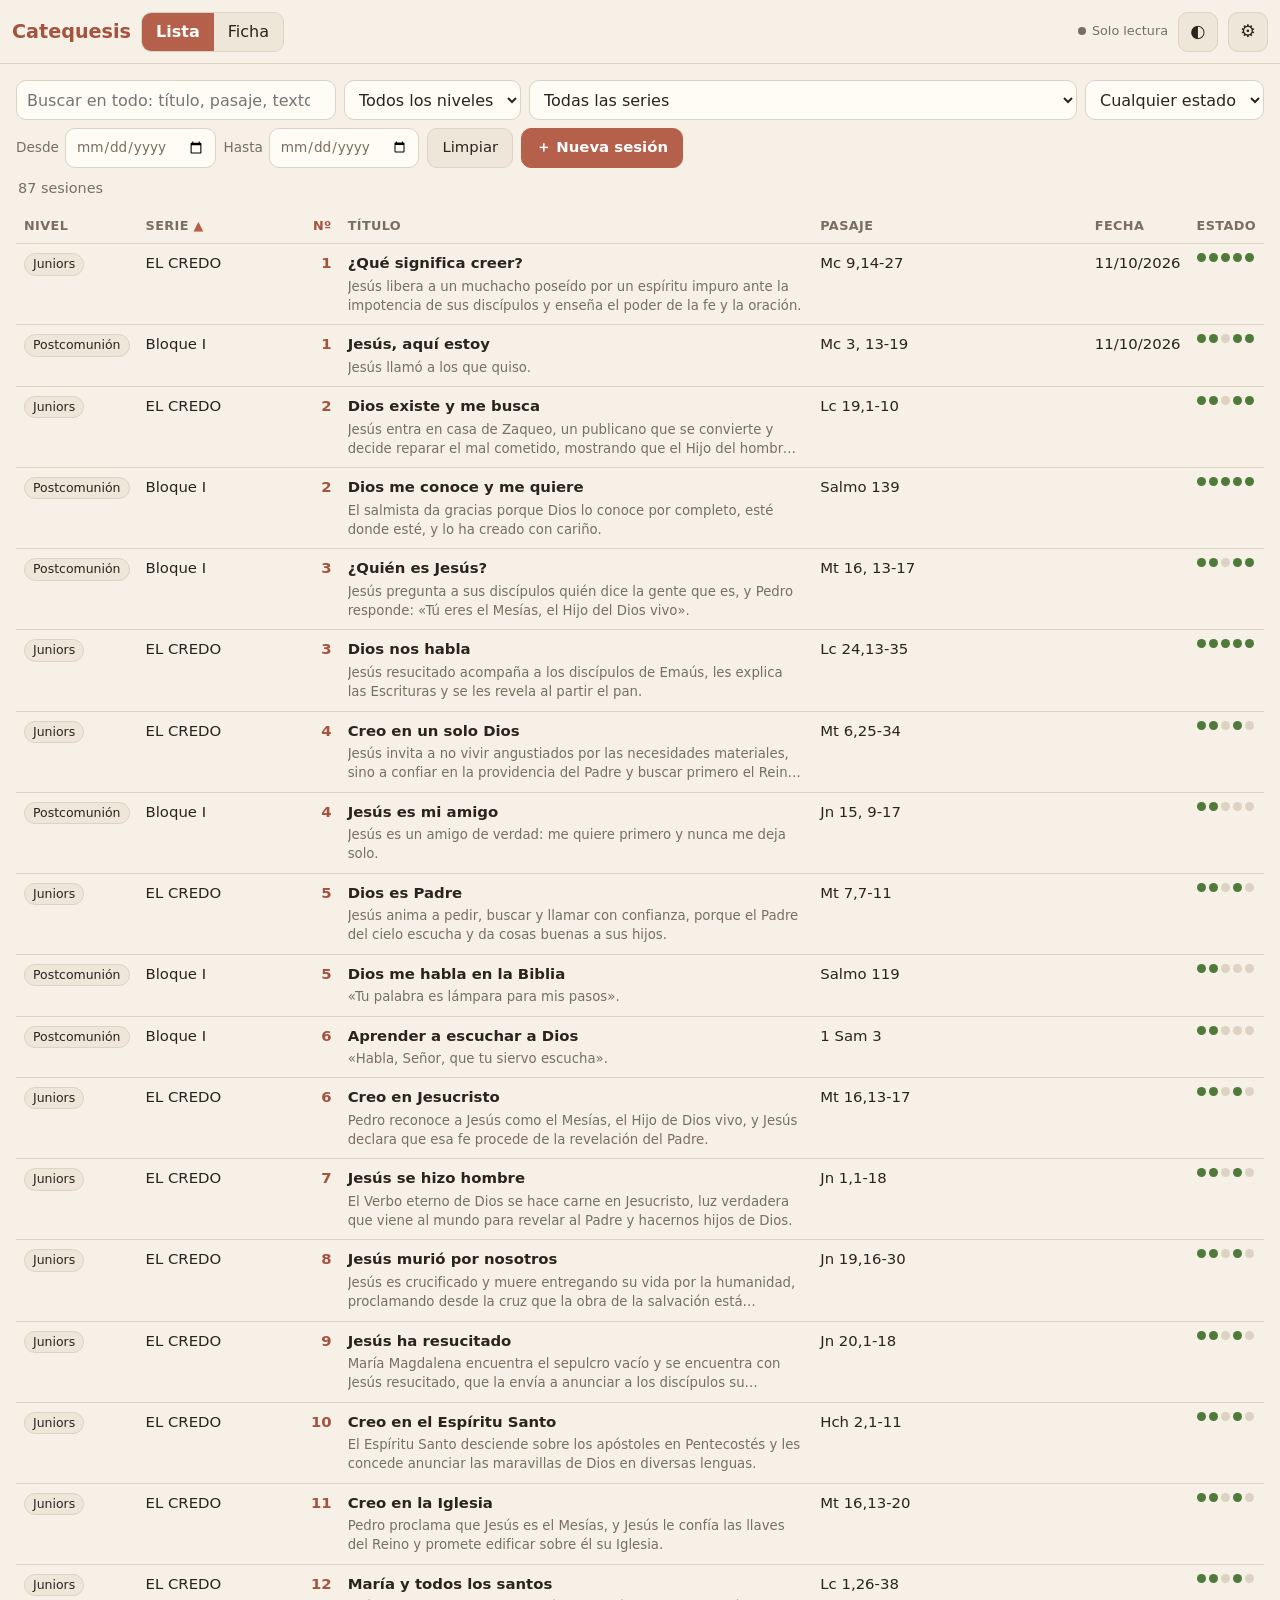
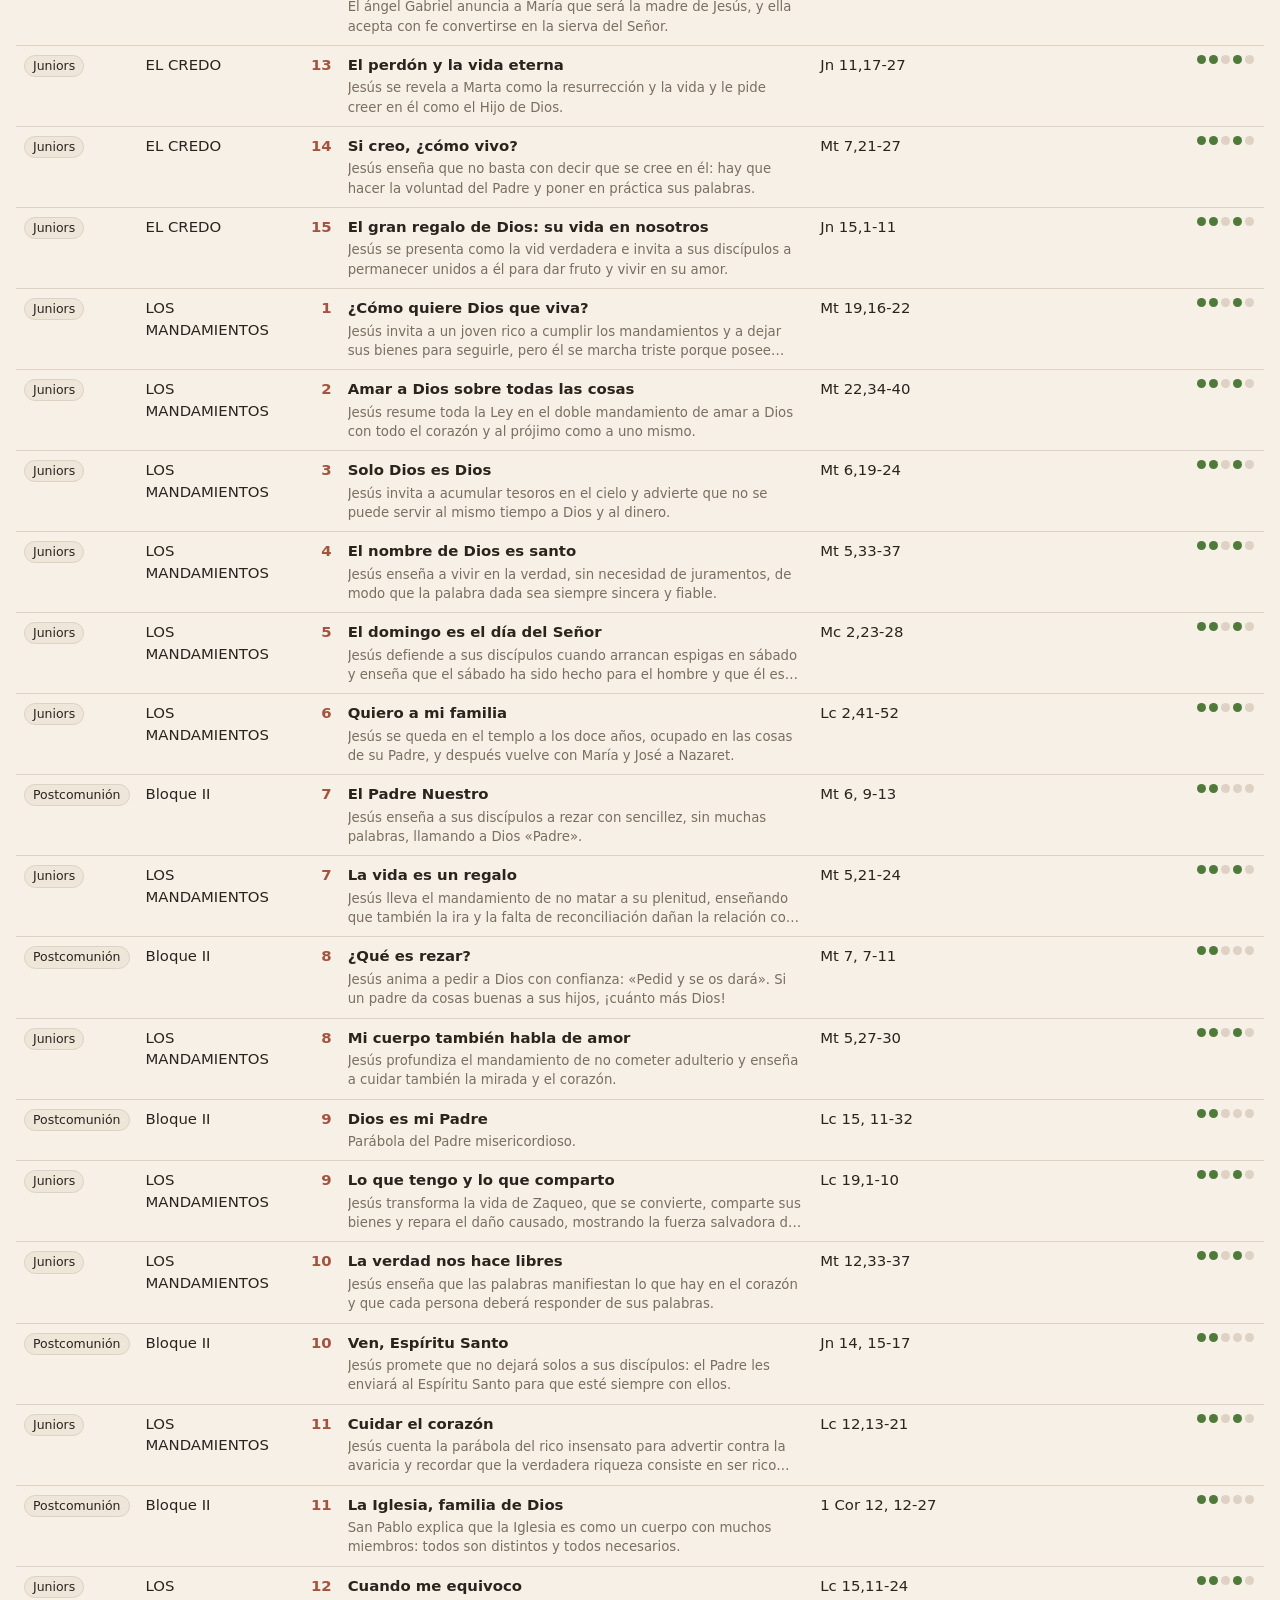
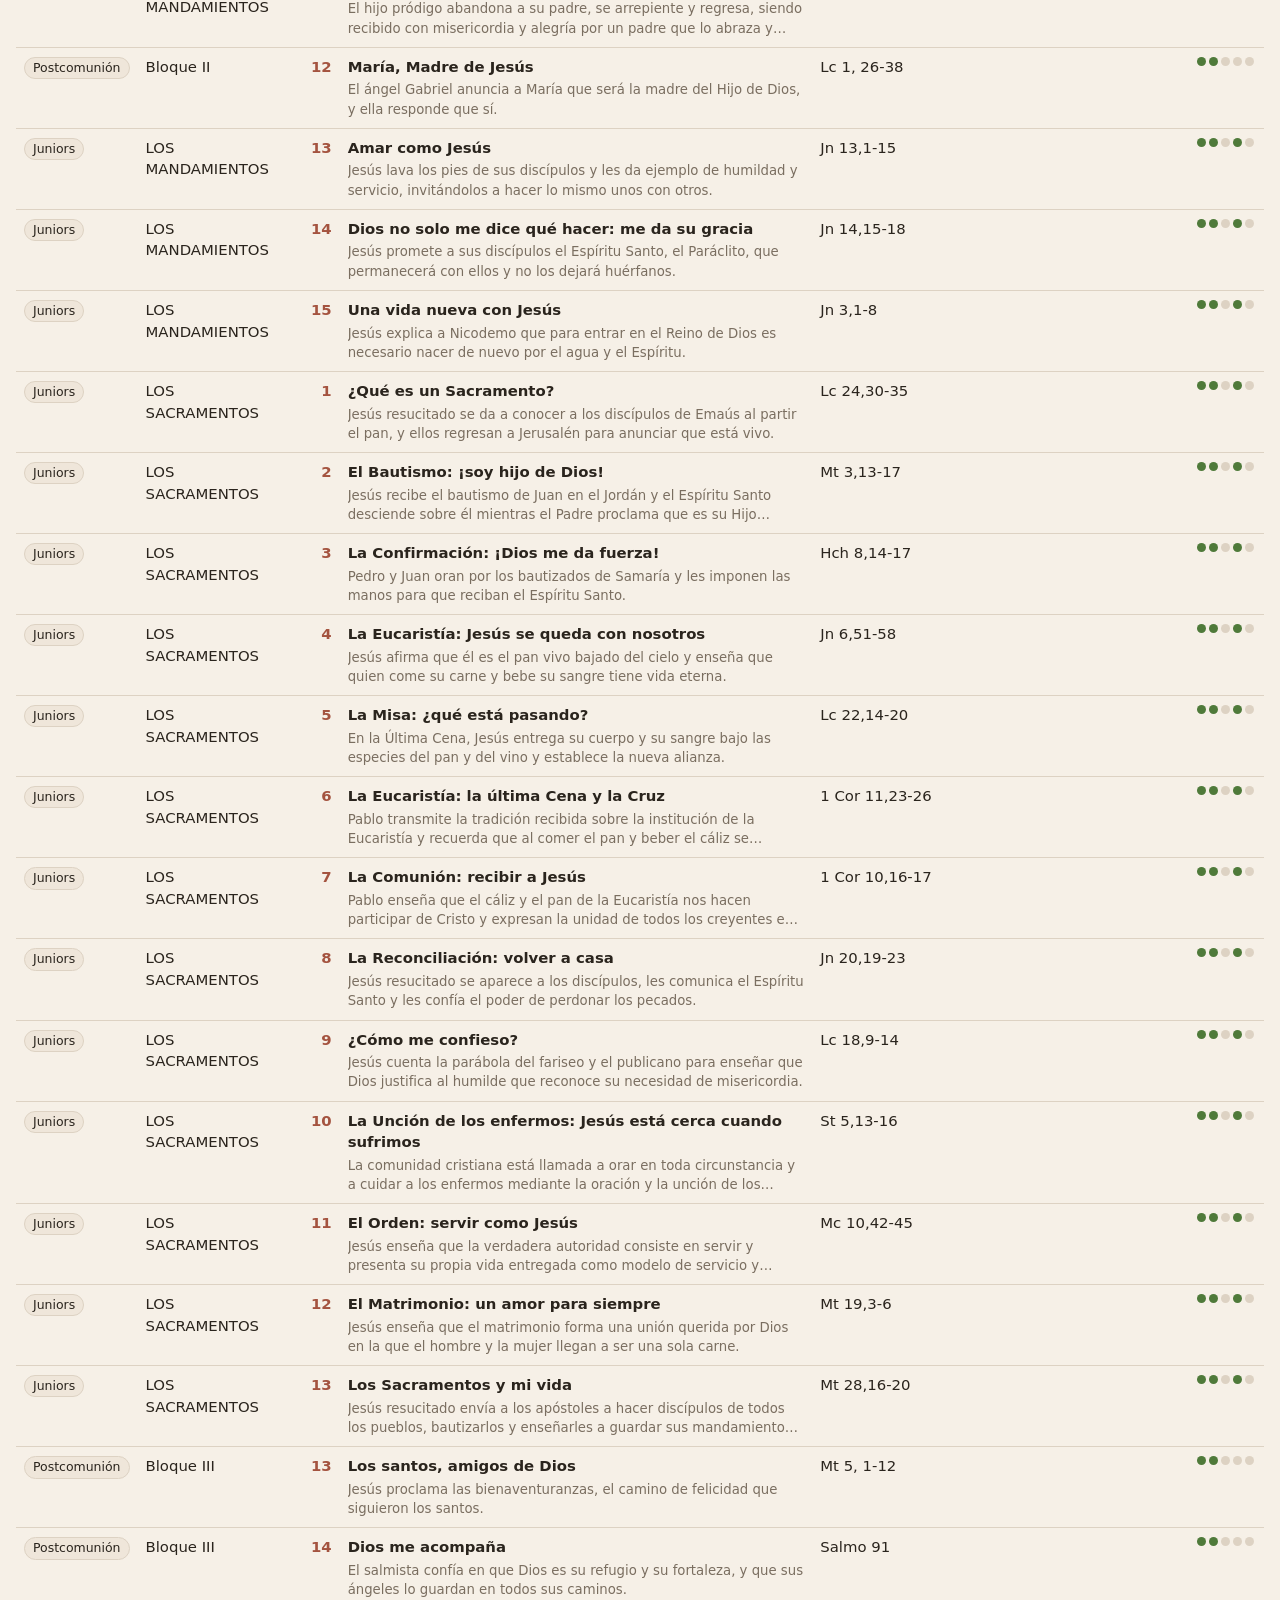
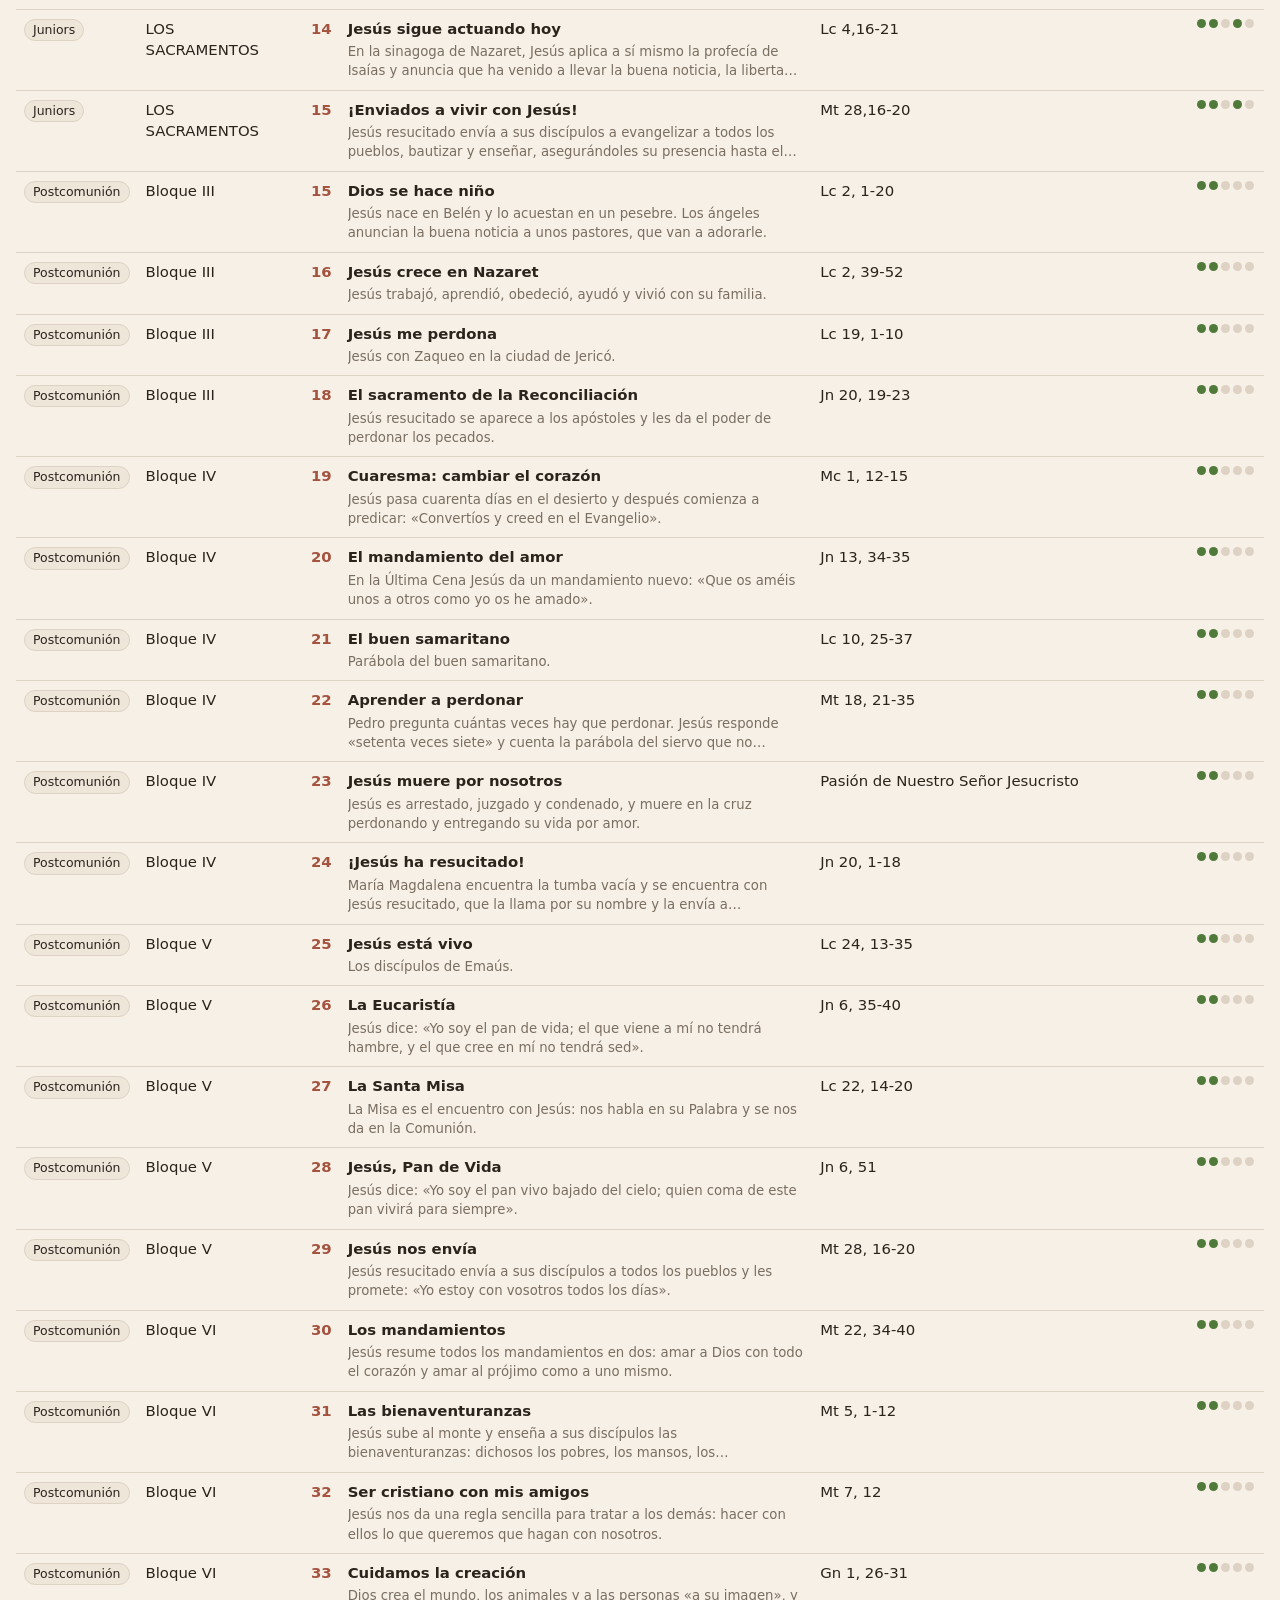
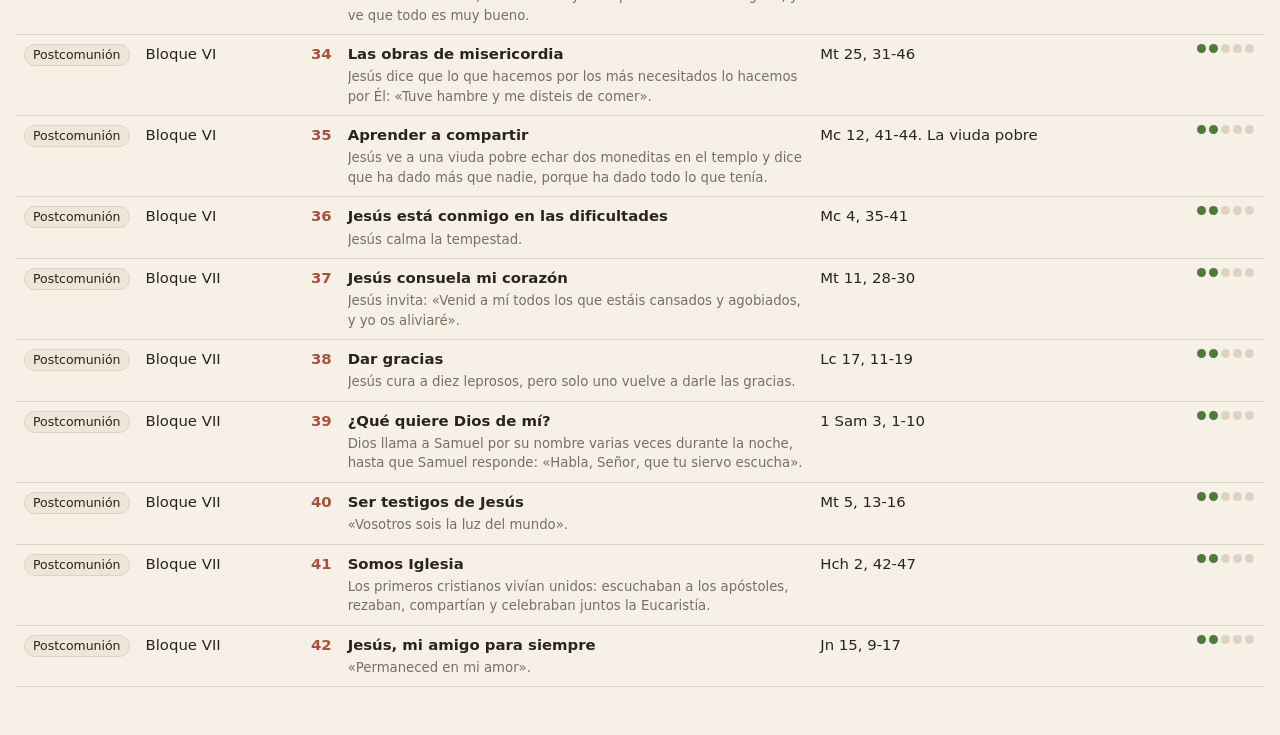
==== catequesis-parroquia.html @ 53aa5e51 "Catequesis: fichas de la parroquia (Juniors y Postcomunión) Página con ficha tipo FileMaker y vista " ====
<!DOCTYPE html>
<html lang="es">
<head>
<meta charset="UTF-8">
<meta name="viewport" content="width=device-width, initial-scale=1, viewport-fit=cover">
<meta name="theme-color" content="#171310">
<title>Catequesis · Parroquia</title>
<style>
  :root {
    --bg: #171310; --card: #201D18; --accent: #CD8B75; --btn2: #292420;
    --tx: #F0E8DC; --tx2: #AA9D8F; --bd: #37312B; --accent2: #D88972;
    --danger: #E5806F; --ok: #9DB58A; --barh: 64px;
    color-scheme: dark;
  }
  * { box-sizing: border-box; }
  html, body { margin: 0; padding: 0; }
  body { font-family: system-ui, -apple-system, "Segoe UI", Roboto, sans-serif; background: var(--bg); color: var(--tx); -webkit-text-size-adjust: 100%; line-height: 1.45; }
  .hidden { display: none !important; }
  button, input, textarea, select { font: inherit; color: inherit; }

  /* ---------- Barra superior ---------- */
  #bar { position: sticky; top: 0; z-index: 30; min-height: var(--barh); display: flex; align-items: center; gap: 10px; padding: 8px 12px; background: var(--bg); border-bottom: 1px solid var(--bd); }
  #bar h1 { margin: 0; font-size: 1.2rem; color: var(--accent2); font-weight: 650; white-space: nowrap; overflow: hidden; text-overflow: ellipsis; }
  #bar .sp { flex: 1; }
  .tabs { display: flex; border: 1px solid var(--bd); border-radius: 10px; overflow: hidden; flex: none; }
  .tabs button { border: 0; background: var(--btn2); padding: 0 14px; height: 38px; cursor: pointer; }
  .tabs button[aria-pressed="true"] { background: var(--accent); color: var(--bg); font-weight: 600; }
  #sync { flex: none; display: flex; align-items: center; gap: 6px; font-size: .8rem; color: var(--tx2); max-width: 30vw; }
  #sync .dot { flex: none; width: 8px; height: 8px; border-radius: 50%; background: var(--tx2); }
  #sync.ok .dot { background: var(--ok); }
  #sync.busy .dot { background: var(--accent); animation: lat 1s ease-in-out infinite; }
  #sync.err .dot { background: var(--danger); }
  #sync span { overflow: hidden; text-overflow: ellipsis; white-space: nowrap; }
  @keyframes lat { 50% { opacity: .3; } }
  .ibtn { flex: none; width: 40px; height: 40px; border-radius: 10px; border: 1px solid var(--bd); background: var(--btn2); font-size: 1.1rem; cursor: pointer; display: grid; place-items: center; }

  .btn { display: inline-flex; align-items: center; justify-content: center; gap: 6px; height: 40px; padding: 0 14px; border-radius: 10px; border: 1px solid var(--bd); background: var(--btn2); font-size: .93rem; cursor: pointer; white-space: nowrap; }
  .btn.primary { background: var(--accent); border-color: var(--accent); color: var(--bg); font-weight: 600; }
  .btn.danger { color: var(--danger); border-color: rgba(229,128,111,.45); }
  .btn:disabled { opacity: .4; cursor: default; }

  /* ---------- Lista ---------- */
  #lista { max-width: 1300px; margin: 0 auto; padding: 16px 16px 48px; }
  .tools { display: flex; gap: 8px; flex-wrap: wrap; margin-bottom: 10px; align-items: center; }
  .tools input, .tools select { height: 40px; padding: 0 10px; border-radius: 10px; border: 1px solid var(--bd); background: var(--card); min-width: 0; }
  .tools input[type=search] { flex: 1 1 260px; }
  .tools label.f { display: flex; align-items: center; gap: 6px; font-size: .85rem; color: var(--tx2); }
  #cuenta { color: var(--tx2); font-size: .9rem; margin: 4px 2px 10px; }
  .tabla { width: 100%; border-collapse: collapse; font-size: .93rem; }
  .tabla th { text-align: left; font-weight: 600; color: var(--tx2); font-size: .8rem; text-transform: uppercase; letter-spacing: .03em; padding: 8px; border-bottom: 1px solid var(--bd); cursor: pointer; user-select: none; white-space: nowrap; position: sticky; top: var(--barh); background: var(--bg); }
  .tabla th[aria-sort="ascending"]::after { content: " ▲"; color: var(--accent); }
  .tabla th[aria-sort="descending"]::after { content: " ▼"; color: var(--accent); }
  .tabla td { padding: 9px 8px; border-bottom: 1px solid var(--bd); vertical-align: top; }
  .tabla tbody tr { cursor: pointer; }
  .tabla tbody tr:hover { background: var(--card); }
  .tabla .c-pasaje { white-space: nowrap; }
  .tabla .num { text-align: right; width: 3.5em; color: var(--accent2); font-weight: 600; }
  .tabla .tit { font-weight: 600; }
  .tabla .sub { color: var(--tx2); font-size: .83rem; margin-top: 2px; display: -webkit-box; -webkit-line-clamp: 2; -webkit-box-orient: vertical; overflow: hidden; }
  .chip { display: inline-block; padding: 1px 8px; border-radius: 99px; background: var(--btn2); border: 1px solid var(--bd); font-size: .78rem; white-space: nowrap; }
  .estado { display: flex; gap: 3px; }
  .estado i { width: 9px; height: 9px; border-radius: 50%; background: var(--bd); display: inline-block; }
  .estado i.si { background: var(--ok); }
  mark { background: rgba(205,139,117,.35); color: inherit; border-radius: 3px; }
  .vacio { padding: 40px; text-align: center; color: var(--tx2); }
  @media (max-width: 760px) { .tabla .c-serie, .tabla .c-pasaje, .tabla .c-est { display: none; } }

  /* ---------- Ficha (como el FileMaker) ---------- */
  #ficha { max-width: 1300px; margin: 0 auto; padding: 14px 16px 48px; }
  .nav { display: flex; gap: 8px; flex-wrap: wrap; align-items: center; margin-bottom: 12px; }
  .nav .pos { color: var(--tx2); font-size: .9rem; padding: 0 6px; }
  .nav .sp { flex: 1; }
  .cab { background: linear-gradient(180deg, rgba(205,139,117,.22), rgba(205,139,117,.08)); border: 1px solid var(--bd); border-radius: 14px; padding: 12px 16px; margin-bottom: 14px; display: grid; grid-template-columns: 1fr auto; gap: 6px 16px; }
  .cab input { background: transparent; border: 1px dashed transparent; border-radius: 8px; padding: 2px 6px; width: 100%; }
  .cab input:hover, .cab input:focus { border-color: var(--bd); outline: none; background: rgba(0,0,0,.12); }
  #f-serie { font-size: clamp(1.2rem, 2.6vw, 1.9rem); font-weight: 800; text-transform: uppercase; letter-spacing: .01em; }
  .cab .linea { display: flex; gap: 6px; align-items: baseline; padding-left: 26px; }
  #f-sesion { width: 3.2em; font-size: clamp(1.1rem, 2.2vw, 1.6rem); font-weight: 700; color: var(--accent2); text-align: right; }
  #f-titulo { font-size: clamp(1.1rem, 2.2vw, 1.6rem); font-weight: 700; color: var(--accent2); }
  .cab .meta { grid-row: 1 / span 2; grid-column: 2; display: flex; flex-direction: column; gap: 6px; justify-content: center; min-width: 190px; }
  .cab .meta label { display: grid; grid-template-columns: 4.5em 1fr; align-items: center; font-size: .78rem; color: var(--tx2); text-transform: uppercase; letter-spacing: .04em; }
  .cab .meta input { border: 1px solid var(--bd); background: var(--card); height: 36px; font-size: .95rem; color: var(--tx); text-transform: none; }
  .cols { display: grid; grid-template-columns: 1fr 1fr; gap: 14px; align-items: start; }
  .izq { display: grid; gap: 12px; }
  .dos { display: grid; grid-template-columns: 1fr 2.2fr; gap: 12px; }
  fieldset { margin: 0; border: 1px solid var(--bd); border-radius: 12px; padding: 6px 12px 12px; background: var(--card); box-shadow: 0 2px 6px rgba(0,0,0,.25); min-width: 0; }
  legend { font-size: .78rem; font-weight: 600; text-transform: uppercase; letter-spacing: .05em; color: var(--tx2); padding: 0 6px; }
  fieldset textarea, fieldset input { width: 100%; display: block; border: 1px solid var(--bd); border-radius: 8px; background: var(--bg); padding: 8px 10px; resize: none; overflow: hidden; line-height: 1.4; }
  fieldset textarea + textarea, fieldset input + input { margin-top: 8px; }
  fieldset textarea:focus, fieldset input:focus, .cab .meta input:focus { outline: 2px solid var(--accent); outline-offset: -1px; }
  #fs-texto { position: sticky; top: calc(var(--barh) + 10px); }
  #f-texto { min-height: 70vh; max-height: calc(100vh - var(--barh) - 70px); overflow: auto; resize: vertical; font-size: 1rem; line-height: 1.55; }
  @media (max-width: 900px) {
    .cols { grid-template-columns: 1fr; }
    #fs-texto { position: static; }
    #f-texto { min-height: 40vh; max-height: none; }
    .cab { grid-template-columns: 1fr; }
    .cab .meta { grid-row: auto; grid-column: auto; flex-direction: row; flex-wrap: wrap; }
    .cab .linea { padding-left: 0; }
  }
  @media (max-width: 520px) {
    .dos { grid-template-columns: 1fr; }
    #f-serie { font-size: 1rem; }
    .cab .meta label { grid-template-columns: 4.5em 1fr; width: 100%; }
  }
  @media (max-width: 640px) {
    #bar { gap: 6px; padding: 8px; }
    #sync span { display: none; }
    .tabs button { padding: 0 10px; }
    .ibtn { width: 36px; height: 36px; }
  }

  /* ---------- Diálogo de ajustes ---------- */
  dialog { border: 1px solid var(--bd); border-radius: 14px; background: var(--card); color: var(--tx); width: min(520px, 94vw); padding: 18px; }
  dialog::backdrop { background: rgba(0,0,0,.55); }
  dialog h2 { margin: 0 0 10px; font-size: 1.1rem; color: var(--accent2); }
  .fld { display: grid; gap: 4px; margin-bottom: 10px; }
  .fld label { font-size: .8rem; color: var(--tx2); }
  .fld input { height: 40px; padding: 0 10px; border-radius: 10px; border: 1px solid var(--bd); background: var(--bg); }
  .nota { font-size: .84rem; color: var(--tx2); margin: 0 0 12px; }
  .acciones { display: flex; gap: 8px; flex-wrap: wrap; justify-content: flex-end; margin-top: 8px; }
  .acciones .izqb { margin-right: auto; }
  .msg { font-size: .85rem; min-height: 1.2em; color: var(--tx2); }
  .msg.err { color: var(--danger); } .msg.ok { color: var(--ok); }
  #toast { position: fixed; left: 50%; bottom: 24px; transform: translateX(-50%); background: var(--accent); color: var(--bg); padding: 10px 16px; border-radius: 10px; font-weight: 600; z-index: 99; opacity: 0; transition: opacity .2s; pointer-events: none; }
  #toast.on { opacity: 1; }

  /* ---------- Impresión de la ficha ---------- */
  @media print {
    :root { --bg: #fff; --card: #fff; --tx: #000; --tx2: #444; --bd: #999; --accent2: #000; }
    #bar, .nav, #lista, #f-texto-tools { display: none !important; }
    #ficha { padding: 0; max-width: none; }
    fieldset { box-shadow: none; break-inside: avoid; }
    #fs-texto { position: static; }
    #f-texto { min-height: 0; max-height: none; overflow: visible; }
    .cab { background: #eef5fa; }
    textarea, input { border-color: #bbb !important; }
  }
</style>
<style>
  html[data-tema="claro"] {
    color-scheme: light;
    --bg: #F6F0E7; --card: #FFFBF5; --btn2: #EFE6DA; --tx: #2A241D; --tx2: #7A6E60;
    --bd: #DDD2C3; --accent: #B5604A; --accent2: #A4533F; --danger: #B5483A; --ok: #4F7A3A;
  }
  html[data-tema="claro"] .tabs button[aria-pressed="true"], html[data-tema="claro"] .btn.primary, html[data-tema="claro"] #toast { color: #fff; }
  html[data-tema="claro"] fieldset { box-shadow: 0 1px 4px rgba(42,36,29,.12); }
  html[data-tema="claro"] dialog::backdrop { background: rgba(42,36,29,.45); }
</style>
<script>
  /* Modo día / noche: se recuerda en este navegador; por defecto, el del sistema */
  (function () {
    var t = null; try { t = localStorage.getItem("catequesis-tema"); } catch (e) {}
    if (t !== "claro" && t !== "oscuro") t = matchMedia("(prefers-color-scheme: light)").matches ? "claro" : "oscuro";
    document.documentElement.setAttribute("data-tema", t);
  })();
</script>
</head>
<body>

<header id="bar">
  <h1>Catequesis</h1>
  <div class="tabs" role="group" aria-label="Vista">
    <button id="tabLista" aria-pressed="true">Lista</button>
    <button id="tabFicha" aria-pressed="false">Ficha</button>
  </div>
  <div class="sp"></div>
  <div id="sync"><i class="dot"></i><span>Cargando…</span></div>
  <button class="ibtn" id="temaBtn" title="Modo día / noche" aria-label="Modo día / noche">◐</button>
  <button class="ibtn" id="cfgBtn" title="Ajustes y copias" aria-label="Ajustes y copias">⚙︎</button>
</header>

<!-- ===================== LISTA ===================== -->
<main id="lista">
  <div class="tools">
    <input type="search" id="buscar" placeholder="Buscar en todo: título, pasaje, texto, dinámica, preguntas…" autocomplete="off">
    <select id="fNivel" aria-label="Nivel"></select>
    <select id="fSerie" aria-label="Serie"></select>
    <select id="fEstado" aria-label="Estado">
      <option value="">Cualquier estado</option>
      <option value="completa">Completas</option>
      <option value="incompleta">Incompletas</option>
      <option value="sintexto">Sin texto bíblico</option>
      <option value="conFecha">Con fecha</option>
      <option value="sinFecha">Sin fecha</option>
    </select>
    <label class="f">Desde <input type="date" id="fDesde"></label>
    <label class="f">Hasta <input type="date" id="fHasta"></label>
    <button class="btn" id="limpiar">Limpiar</button>
    <button class="btn primary" id="nuevoL">＋ Nueva sesión</button>
  </div>
  <div id="cuenta"></div>
  <table class="tabla">
    <thead><tr>
      <th data-k="nivel">Nivel</th>
      <th data-k="serie" class="c-serie">Serie</th>
      <th data-k="sesion" class="num">Nº</th>
      <th data-k="titulo">Título</th>
      <th data-k="pasaje" class="c-pasaje">Pasaje</th>
      <th data-k="fecha">Fecha</th>
      <th data-k="completo" class="c-est" title="Descripción · Objetivo · Texto · Preguntas · Oración">Estado</th>
    </tr></thead>
    <tbody id="filas"></tbody>
  </table>
  <div id="sinRes" class="vacio hidden">No hay sesiones que coincidan con la búsqueda.</div>
</main>

<!-- ===================== FICHA ===================== -->
<main id="ficha" class="hidden">
  <div class="nav">
    <button class="btn" id="primero" title="Primera">⏮</button>
    <button class="btn" id="anterior" title="Anterior">◀</button>
    <span class="pos" id="pos"></span>
    <button class="btn" id="siguiente" title="Siguiente">▶</button>
    <button class="btn" id="ultimo" title="Última">⏭</button>
    <div class="sp"></div>
    <button class="btn" id="nuevo">＋ Nueva</button>
    <button class="btn" id="duplicar">Duplicar</button>
    <button class="btn" id="imprimir">Imprimir</button>
    <button class="btn danger" id="borrar">Borrar</button>
  </div>

  <div class="cab">
    <input id="f-serie" data-f="serie" list="dlSeries" placeholder="SERIE" aria-label="Serie">
    <div class="linea">
      <input id="f-sesion" data-f="sesion" inputmode="numeric" placeholder="Nº" aria-label="Nº de sesión">
      <input id="f-titulo" data-f="titulo" placeholder="Título de la sesión" aria-label="Título">
    </div>
    <div class="meta">
      <label>Nivel <input id="f-nivel" data-f="nivel" list="dlNiveles" placeholder="Nivel"></label>
      <label>Fecha <input id="f-fecha" data-f="fecha" type="date"></label>
    </div>
  </div>

  <div class="cols">
    <div class="izq">
      <fieldset><legend>Descripción</legend><textarea data-f="descripcion" rows="3"></textarea></fieldset>
      <div class="dos">
        <fieldset><legend>Pasaje</legend><textarea data-f="pasaje" rows="2"></textarea></fieldset>
        <fieldset><legend>Resumen</legend><textarea data-f="resumen" rows="2"></textarea></fieldset>
      </div>
      <fieldset><legend>Objetivo</legend><textarea data-f="objetivo" rows="2"></textarea></fieldset>
      <fieldset><legend>Explicación</legend><textarea data-f="explicacion" rows="2"></textarea></fieldset>
      <fieldset><legend>Dinámica</legend><textarea data-f="dinamica" rows="2"></textarea></fieldset>
      <fieldset><legend>Preguntas</legend>
        <textarea data-f="pregunta1" rows="1" placeholder="1."></textarea>
        <textarea data-f="pregunta2" rows="1" placeholder="2."></textarea>
        <textarea data-f="pregunta3" rows="1" placeholder="3."></textarea>
      </fieldset>
      <fieldset><legend>Oración</legend>
        <textarea data-f="oracion1" rows="1"></textarea>
        <textarea data-f="oracion2" rows="1"></textarea>
      </fieldset>
    </div>
    <fieldset id="fs-texto"><legend>Texto</legend><textarea id="f-texto" data-f="texto" placeholder="Texto bíblico de la sesión"></textarea></fieldset>
  </div>
</main>

<datalist id="dlSeries"></datalist>
<datalist id="dlNiveles"></datalist>

<!-- ===================== AJUSTES ===================== -->
<dialog id="cfg">
  <h2>Guardar en GitHub</h2>
  <p class="nota">Las sesiones se guardan en un archivo JSON del repositorio. Sin token, la página muestra los datos publicados y lo que edites se queda solo en este navegador. Con un token <i>fine-grained</i> con permiso <i>Contents: Read and write</i> sobre ese repositorio, los cambios se suben solos. El token se queda solo en este navegador.</p>
  <div class="fld"><label for="cOwner">Usuario</label><input id="cOwner" autocapitalize="off" spellcheck="false"></div>
  <div class="fld"><label for="cRepo">Repositorio</label><input id="cRepo" autocapitalize="off" spellcheck="false"></div>
  <div class="fld"><label for="cPath">Archivo</label><input id="cPath" autocapitalize="off" spellcheck="false"></div>
  <div class="fld"><label for="cToken">Token</label><input id="cToken" type="password" autocomplete="off" autocapitalize="off" spellcheck="false" placeholder="github_pat_…"></div>
  <div class="msg" id="cMsg"></div>
  <div class="acciones">
    <button class="btn danger izqb" id="cOlvidar">Olvidar token</button>
    <button class="btn" id="cCerrar">Cerrar</button>
    <button class="btn primary" id="cGuardar">Guardar y sincronizar</button>
  </div>
  <h2 style="margin-top:18px">Copias</h2>
  <div class="acciones" style="justify-content:flex-start">
    <button class="btn" id="expJSON">Descargar JSON</button>
    <button class="btn" id="expCSV">Descargar CSV (lista filtrada)</button>
    <label class="btn">Importar JSON<input type="file" id="impJSON" accept=".json,application/json" hidden></label>
  </div>
</dialog>

<script>
(() => {
  "use strict";
  const $ = id => document.getElementById(id);
  const esc = s => String(s ?? "").replace(/[&<>"']/g, c => ({ "&": "&amp;", "<": "&lt;", ">": "&gt;", '"': "&quot;", "'": "&#39;" }[c]));
  const store = {
    get(k, def) { try { const v = localStorage.getItem(k); return v == null ? def : JSON.parse(v); } catch (_) { return def; } },
    set(k, v) { try { localStorage.setItem(k, JSON.stringify(v)); return true; } catch (_) { return false; } },
    del(k) { try { localStorage.removeItem(k); } catch (_) {} }
  };
  let toastT = null;
  function toast(m) {
    let el = $("toast");
    if (!el) { el = document.createElement("div"); el.id = "toast"; el.setAttribute("role", "status"); document.body.appendChild(el); }
    el.textContent = m; el.classList.add("on"); clearTimeout(toastT); toastT = setTimeout(() => el.classList.remove("on"), 2200);
  }

  /* ---------- Datos ----------
     Archivo: { version, registros: [ {id, nivel, serie, sesion, titulo, descripcion, pasaje, resumen,
     objetivo, explicacion, dinamica, pregunta1, texto, pregunta2, pregunta3, oracion1, oracion2, fecha, mod} ], borrados: {id: ms} } */
  const CAMPOS = ["nivel", "serie", "sesion", "titulo", "descripcion", "pasaje", "resumen", "objetivo",
                  "pregunta1", "texto", "pregunta2", "pregunta3", "oracion1", "oracion2", "fecha", "explicacion", "dinamica"];
  const KEY_DB = "catequesis-db", KEY_CFG = "catequesis-cfg", KEY_UI = "catequesis-ui";
  const vacio = () => ({ version: 1, registros: [], borrados: {} });
  function limpiar(d) {
    const out = vacio();
    if (!d || typeof d !== "object") return out;
    const regs = Array.isArray(d) ? d : (d.registros || []);
    for (const r of regs) {
      if (!r || r.id == null) continue;
      const x = { id: String(r.id), mod: +r.mod || 0 };
      for (const c of CAMPOS) x[c] = r[c] == null ? "" : String(r[c]);
      out.registros.push(x);
    }
    if (d.borrados && typeof d.borrados === "object") for (const k in d.borrados) out.borrados[k] = +d.borrados[k] || 0;
    return out;
  }
  // Une dos copias: por cada sesión gana la modificada más tarde; los borrados se respetan.
  function unir(a, b) {
    const m = new Map(), bor = Object.assign({}, a.borrados);
    for (const k in b.borrados) bor[k] = Math.max(bor[k] || 0, b.borrados[k]);
    for (const r of a.registros.concat(b.registros)) { const p = m.get(r.id); if (!p || r.mod > p.mod) m.set(r.id, r); }
    const regs = [...m.values()].filter(r => !(bor[r.id] && bor[r.id] >= r.mod));
    return { version: 1, registros: regs, borrados: bor };
  }
  const firma = d => JSON.stringify(d.registros.slice().sort((x, y) => x.id < y.id ? -1 : 1).map(r => [r.id, r.mod])) + JSON.stringify(Object.keys(d.borrados).sort());

  let db = limpiar(store.get(KEY_DB, null));
  const guardarLocal = () => store.set(KEY_DB, db);
  const porId = id => db.registros.find(r => r.id === id);

  /* ---------- GitHub ---------- */
  const defCfg = { owner: "javierscervera-rgb", repo: "Cancionero", path: "catequesis-parroquia.json", token: "" };
  let cfg = Object.assign({}, defCfg, store.get(KEY_CFG, {}));
  const configurado = () => !!(cfg.owner && cfg.repo && cfg.path && cfg.token);
  const syncEl = $("sync");
  function estado(clase, texto, titulo) { syncEl.className = clase; syncEl.querySelector("span").textContent = texto; syncEl.title = titulo || texto; }
  const bytesB64 = b => { let r = ""; for (let i = 0; i < b.length; i += 0x8000) r += String.fromCharCode.apply(null, b.subarray(i, i + 0x8000)); return btoa(r); };
  const b64enc = s => bytesB64(new TextEncoder().encode(s));
  const b64dec = s => new TextDecoder().decode(Uint8Array.from(atob(s.replace(/\s/g, "")), c => c.charCodeAt(0)));
  const apiURL = () => "https://api.github.com/repos/" + encodeURIComponent(cfg.owner) + "/" + encodeURIComponent(cfg.repo) +
    "/contents/" + cfg.path.split("/").filter(Boolean).map(encodeURIComponent).join("/");
  async function gh(method, body, accept) {
    const r = await fetch(apiURL(), { method, cache: "no-store",
      headers: { "Authorization": "Bearer " + cfg.token, "Accept": accept || "application/vnd.github+json", "X-GitHub-Api-Version": "2022-11-28",
                 ...(body ? { "Content-Type": "application/json" } : {}) },
      body: body ? JSON.stringify(body) : undefined });
    if (!r.ok) { const e = new Error("http " + r.status); e.status = r.status; throw e; }
    return r;
  }
  async function bajar() {
    try {
      const j = await (await gh("GET")).json();
      let txt = j.content ? b64dec(j.content) : "";
      if (!txt && j.size > 0) txt = await (await gh("GET", null, "application/vnd.github.raw")).text();
      return { data: txt ? limpiar(JSON.parse(txt)) : vacio(), sha: j.sha };
    } catch (e) { if (e.status === 404) return { data: null, sha: null }; throw e; }
  }
  async function subir(data, sha) {
    const body = { message: "Catequesis: " + new Date().toISOString(), content: b64enc(JSON.stringify(data, null, 1)) };
    if (sha) body.sha = sha;
    await gh("PUT", body);
  }
  // Sin token: lee el archivo publicado junto a esta página (solo lectura).
  async function bajarPublico() {
    try {
      const r = await fetch(cfg.path.split("/").pop() + "?t=" + Date.now(), { cache: "no-store" });
      if (!r.ok) return null;
      return limpiar(await r.json());
    } catch (_) { return null; }
  }
  function explicar(e) {
    if (!navigator.onLine) return "Sin conexión: guardado en este dispositivo";
    if (e.status === 401) return "Token no válido o caducado";
    if (e.status === 403) return "El token no tiene permiso de escritura";
    if (e.status === 404) return "No se encuentra el repositorio";
    return "No se pudo sincronizar (" + (e.status || "red") + ")";
  }
  let sincronizando = false, otraVez = false;
  async function sync() {
    if (sincronizando) { otraVez = true; return; }
    sincronizando = true;
    try {
      if (!configurado()) {
        const pub = await bajarPublico();
        if (pub) { db = unir(db, pub); guardarLocal(); render(); }
        const loc = pendientes();
        estado(loc ? "err" : "", loc ? "Solo en este dispositivo" : "Solo lectura",
          loc ? "Hay cambios sin subir: configura el token en ⚙︎" : "Para guardar cambios en GitHub, configura el token en ⚙︎");
        return;
      }
      estado("busy", "Sincronizando…");
      for (let intento = 0; intento < 3; intento++) {
        const { data, sha } = await bajar();
        const unido = data ? unir(db, data) : db;
        db = unido; guardarLocal();
        if (!data || firma(unido) !== firma(data)) {
          try { await subir(unido, sha); }
          catch (e) { if (e.status === 409 || e.status === 422) continue; throw e; }
        }
        store.set(KEY_DB + "-subido", firma(db));
        render();
        estado("ok", "Guardado en GitHub", "Sincronizado " + new Date().toLocaleTimeString());
        return;
      }
      throw Object.assign(new Error("conflicto"), { status: 409 });
    } catch (e) {
      estado("err", explicar(e));
    } finally {
      sincronizando = false;
      if (otraVez) { otraVez = false; sync(); }
    }
  }
  const pendientes = () => db.registros.some(r => r.mod > 0) && store.get(KEY_DB + "-subido", "") !== firma(db);
  let subirT = null;
  function cambio() { guardarLocal(); clearTimeout(subirT); subirT = setTimeout(sync, 1500); }

  /* ---------- Utilidades de lista ---------- */
  const norm = s => String(s || "").normalize("NFD").replace(/[̀-ͯ]/g, "").toLowerCase();
  // Orden de las series: «1. EL CREDO…» o «Bloque IV: …» (números romanos)
  const ROM = { I: 1, V: 5, X: 10, L: 50 };
  const romano = t => [...t].reduce((n, c, i, a) => n + (ROM[c] < (ROM[a[i + 1]] || 0) ? -ROM[c] : ROM[c]), 0);
  const numSerie = s => { s = s || ""; let m = /^\s*(\d+)/.exec(s); if (m) return +m[1]; m = /^\s*\S+\s+([IVXL]+)\b/.exec(s); return m ? romano(m[1]) : 9999; };
  const fechaES = f => { const m = /^(\d{4})-(\d{2})-(\d{2})$/.exec(f || ""); return m ? `${m[3]}/${m[2]}/${m[1]}` : ""; };
  const PARTES = [["descripcion"], ["objetivo"], ["texto"], ["pregunta1", "pregunta2", "pregunta3"], ["oracion1", "oracion2"]];
  const partes = r => PARTES.map(g => g.some(c => (r[c] || "").trim()));
  const completo = r => partes(r).filter(Boolean).length;
  function comparar(k) {
    const base = (a, b) => numSerie(a.serie) - numSerie(b.serie) || (parseInt(a.sesion) || 0) - (parseInt(b.sesion) || 0) || a.titulo.localeCompare(b.titulo, "es");
    if (k === "sesion" || k === "serie") return base;
    if (k === "completo") return (a, b) => completo(a) - completo(b) || base(a, b);
    if (k === "fecha") return (a, b) => (a.fecha || "9999").localeCompare(b.fecha || "9999") || base(a, b);
    return (a, b) => (a[k] || "").localeCompare(b[k] || "", "es", { sensitivity: "base" }) || base(a, b);
  }

  /* ---------- Estado de la interfaz ---------- */
  const ui = Object.assign({ q: "", nivel: "", serie: "", estado: "", desde: "", hasta: "", orden: "serie", dir: 1 }, store.get(KEY_UI, {}));
  let encontrados = [];   // como el «conjunto encontrado» de FileMaker: la ficha navega por él
  let actual = null;

  function filtrar() {
    const palabras = norm(ui.q).split(/\s+/).filter(Boolean);
    let res = db.registros.filter(r => {
      if (ui.nivel && r.nivel !== ui.nivel) return false;
      if (ui.serie && r.serie !== ui.serie) return false;
      if (ui.desde && (!r.fecha || r.fecha < ui.desde)) return false;
      if (ui.hasta && (!r.fecha || r.fecha > ui.hasta)) return false;
      const n = completo(r);
      if (ui.estado === "completa" && n < PARTES.length) return false;
      if (ui.estado === "incompleta" && n === PARTES.length) return false;
      if (ui.estado === "sintexto" && r.texto.trim()) return false;
      if (ui.estado === "conFecha" && !r.fecha) return false;
      if (ui.estado === "sinFecha" && r.fecha) return false;
      if (palabras.length) {
        const todo = norm(CAMPOS.map(c => c === "fecha" ? fechaES(r.fecha) : r[c]).join(" \u0001 "));
        if (!palabras.every(p => todo.includes(p))) return false;
      }
      return true;
    });
    const cmp = comparar(ui.orden);
    res.sort((a, b) => ui.dir * cmp(a, b));
    return res;
  }
  // Resalta las palabras buscadas (sin tener en cuenta tildes)
  function resaltar(txt) {
    const palabras = norm(ui.q).split(/\s+/).filter(Boolean);
    if (!palabras.length) return esc(txt);
    const n = norm(txt); const marcas = new Array(txt.length).fill(false);
    // norm() no cambia la longitud en textos latinos (las tildes se separan y se quitan carácter a carácter)
    if (n.length !== txt.length) return esc(txt);
    for (const p of palabras) { let i = 0; while ((i = n.indexOf(p, i)) >= 0) { for (let j = i; j < i + p.length; j++) marcas[j] = true; i += p.length; } }
    let out = "", on = false;
    for (let i = 0; i < txt.length; i++) {
      if (marcas[i] !== on) { out += marcas[i] ? "<mark>" : "</mark>"; on = marcas[i]; }
      out += esc(txt[i]);
    }
    return out + (on ? "</mark>" : "");
  }
  function fragmento(r) {
    const palabras = norm(ui.q).split(/\s+/).filter(Boolean);
    if (palabras.length) {
      for (const c of ["titulo", "resumen", "pasaje", "descripcion", "objetivo", "explicacion", "dinamica", "pregunta1", "pregunta2", "pregunta3", "oracion1", "oracion2", "texto"]) {
        const t = (r[c] || "").replace(/\s+/g, " "), n = norm(t);
        const i = n.indexOf(palabras[0]);
        if (i >= 0 && c !== "titulo") { const a = Math.max(0, i - 60); return (a ? "…" : "") + t.slice(a, i + 140); }
        if (i >= 0) break;
      }
    }
    return r.resumen || r.descripcion || "";
  }

  function opciones(sel, valores, todos, val) {
    sel.innerHTML = `<option value="">${esc(todos)}</option>` + valores.map(v => `<option${v === val ? " selected" : ""}>${esc(v)}</option>`).join("");
    if (val && !valores.includes(val)) sel.value = "";
  }
  function listas() {
    const series = [...new Set(db.registros.filter(r => !ui.nivel || r.nivel === ui.nivel).map(r => r.serie).filter(Boolean))].sort((a, b) => numSerie(a) - numSerie(b) || a.localeCompare(b, "es"));
    const niveles = [...new Set(db.registros.map(r => r.nivel).filter(Boolean))].sort((a, b) => a.localeCompare(b, "es"));
    opciones($("fSerie"), series, "Todas las series", ui.serie);
    opciones($("fNivel"), niveles, "Todos los niveles", ui.nivel);
    $("dlSeries").innerHTML = series.map(s => `<option value="${esc(s)}">`).join("");
    $("dlNiveles").innerHTML = [...new Set(niveles.concat(["Juniors"]))].map(s => `<option value="${esc(s)}">`).join("");
  }

  function renderLista() {
    listas();
    encontrados = filtrar();
    const total = db.registros.length;
    $("cuenta").textContent = encontrados.length === total ? `${total} sesiones` : `${encontrados.length} de ${total} sesiones`;
    document.querySelectorAll(".tabla th").forEach(th => th.setAttribute("aria-sort", th.dataset.k === ui.orden ? (ui.dir > 0 ? "ascending" : "descending") : "none"));
    const nombres = ["Descripción", "Objetivo", "Texto", "Preguntas", "Oración"];
    $("filas").innerHTML = encontrados.map(r => {
      const p = partes(r);
      return `<tr data-id="${esc(r.id)}">
        <td>${r.nivel ? `<span class="chip">${esc(r.nivel)}</span>` : ""}</td>
        <td class="c-serie">${resaltar(r.serie.replace(/^\s*\d+\.\s*/, "").replace(/:.*$/, ""))}</td>
        <td class="num">${esc(r.sesion)}</td>
        <td><div class="tit">${resaltar(r.titulo || "(sin título)")}</div><div class="sub">${resaltar(fragmento(r))}</div></td>
        <td class="c-pasaje">${resaltar(r.pasaje)}</td>
        <td>${esc(fechaES(r.fecha))}</td>
        <td class="c-est"><span class="estado" title="${p.map((v, i) => (v ? "✓ " : "✗ ") + nombres[i]).join("\n")}">${p.map(v => `<i class="${v ? "si" : ""}"></i>`).join("")}</span></td>
      </tr>`;
    }).join("");
    $("sinRes").classList.toggle("hidden", encontrados.length > 0);
  }

  /* ---------- Ficha ---------- */
  const campos = [...document.querySelectorAll("#ficha [data-f]")];
  function crece(t) { if (t.tagName !== "TEXTAREA" || t.id === "f-texto" && matchMedia("(min-width: 901px)").matches) return; t.style.height = "auto"; t.style.height = t.scrollHeight + 2 + "px"; }
  function renderFicha() {
    if (!encontrados.length) encontrados = filtrar();
    let r = actual && porId(actual);
    if (!r) { r = encontrados[0] || db.registros[0]; actual = r ? r.id : null; }
    const vacia = !r;
    campos.forEach(el => { el.disabled = vacia; if (document.activeElement !== el) el.value = r ? r[el.dataset.f] || "" : ""; });
    const i = r ? encontrados.findIndex(x => x.id === r.id) : -1;
    $("pos").textContent = vacia ? "Sin sesiones" : i >= 0 ? `${i + 1} de ${encontrados.length}` + (encontrados.length < db.registros.length ? ` (filtradas de ${db.registros.length})` : "") : "Fuera del filtro";
    $("primero").disabled = $("anterior").disabled = i <= 0;
    $("siguiente").disabled = $("ultimo").disabled = i < 0 || i >= encontrados.length - 1;
    ["duplicar", "imprimir", "borrar"].forEach(b => $(b).disabled = vacia);
    requestAnimationFrame(() => campos.forEach(crece));
    if (r) document.title = `${r.sesion ? r.sesion + ". " : ""}${r.titulo || "Sesión"} · Catequesis`;
  }
  campos.forEach(el => el.addEventListener("input", () => {
    const r = porId(actual); if (!r) return;
    r[el.dataset.f] = el.value; r.mod = Date.now();
    crece(el); cambio();
  }));
  function ir(id) { actual = id; location.hash = "#ficha/" + encodeURIComponent(id); }
  function mover(d) {
    const i = encontrados.findIndex(x => x.id === actual);
    const j = d === "first" ? 0 : d === "last" ? encontrados.length - 1 : i + d;
    if (encontrados[j]) ir(encontrados[j].id);
  }
  $("primero").onclick = () => mover("first");
  $("anterior").onclick = () => mover(-1);
  $("siguiente").onclick = () => mover(1);
  $("ultimo").onclick = () => mover("last");
  const nuevoId = () => "s" + Date.now().toString(36) + Math.random().toString(36).slice(2, 6);
  function nueva(base) {
    const ref = base || porId(actual) || {};
    const r = { id: nuevoId(), mod: Date.now() };
    for (const c of CAMPOS) r[c] = base ? (base[c] || "") : "";
    if (!base) {
      r.nivel = ref.nivel || ui.nivel || "Juniors"; r.serie = ref.serie || ui.serie || "";
      const misma = db.registros.filter(x => x.serie === r.serie).map(x => parseInt(x.sesion) || 0);
      r.sesion = String((misma.length ? Math.max(...misma) : 0) + 1);
    } else { r.titulo = (base.titulo || "") + " (copia)"; }
    db.registros.push(r); cambio(); encontrados = filtrar();
    if (!encontrados.some(x => x.id === r.id)) encontrados.push(r);
    ir(r.id);
    setTimeout(() => $(base ? "f-titulo" : "f-titulo").focus(), 50);
  }
  $("nuevo").onclick = () => nueva();
  $("nuevoL").onclick = () => nueva();
  $("duplicar").onclick = () => { const r = porId(actual); if (r) nueva(r); };
  $("imprimir").onclick = () => window.print();
  $("borrar").onclick = () => {
    const r = porId(actual); if (!r) return;
    if (!confirm(`¿Borrar la sesión «${r.sesion}. ${r.titulo || "sin título"}»? No se puede deshacer.`)) return;
    const i = encontrados.findIndex(x => x.id === r.id);
    db.registros = db.registros.filter(x => x.id !== r.id); db.borrados[r.id] = Date.now();
    cambio(); encontrados = filtrar();
    const sig = encontrados[Math.min(Math.max(i, 0), encontrados.length - 1)];
    if (sig) ir(sig.id); else location.hash = "#lista";
    toast("Sesión borrada");
  };

  /* ---------- Vistas ---------- */
  function vista() {
    const m = /^#ficha(?:\/(.+))?$/.exec(location.hash);
    const enFicha = !!m;
    if (m && m[1]) actual = decodeURIComponent(m[1]);
    $("lista").classList.toggle("hidden", enFicha); $("ficha").classList.toggle("hidden", !enFicha);
    $("tabLista").setAttribute("aria-pressed", !enFicha); $("tabFicha").setAttribute("aria-pressed", enFicha);
    if (enFicha) renderFicha(); else { document.title = "Catequesis · Parroquia"; renderLista(); }
  }
  function render() { if ($("ficha").classList.contains("hidden")) renderLista(); else renderFicha(); }
  window.addEventListener("hashchange", () => { vista(); window.scrollTo(0, 0); });
  $("tabLista").onclick = () => { location.hash = "#lista"; };
  $("tabFicha").onclick = () => { location.hash = "#ficha" + (actual ? "/" + encodeURIComponent(actual) : ""); };
  $("filas").addEventListener("click", e => { const tr = e.target.closest("tr[data-id]"); if (tr) ir(tr.dataset.id); });
  document.querySelectorAll(".tabla th").forEach(th => th.onclick = () => {
    if (ui.orden === th.dataset.k) ui.dir = -ui.dir; else { ui.orden = th.dataset.k; ui.dir = 1; }
    store.set(KEY_UI, ui); renderLista();
  });
  const filtros = { buscar: "q", fNivel: "nivel", fSerie: "serie", fEstado: "estado", fDesde: "desde", fHasta: "hasta" };
  for (const [id, k] of Object.entries(filtros)) {
    $(id).value = ui[k];
    $(id).addEventListener("input", () => { ui[k] = $(id).value; store.set(KEY_UI, ui); renderLista(); });
  }
  $("limpiar").onclick = () => {
    Object.assign(ui, { q: "", nivel: "", serie: "", estado: "", desde: "", hasta: "" });
    for (const [id, k] of Object.entries(filtros)) $(id).value = ui[k];
    store.set(KEY_UI, ui); renderLista(); $("buscar").focus();
  };
  document.addEventListener("keydown", e => {
    if ($("ficha").classList.contains("hidden") || !(e.altKey || e.metaKey)) return;
    if (e.key === "ArrowLeft") { e.preventDefault(); mover(-1); }
    if (e.key === "ArrowRight") { e.preventDefault(); mover(1); }
  });
  window.addEventListener("resize", () => campos.forEach(crece));

  /* ---------- Ajustes ---------- */
  const dlg = $("cfg"), cMsg = $("cMsg");
  $("cfgBtn").onclick = () => {
    $("cOwner").value = cfg.owner; $("cRepo").value = cfg.repo; $("cPath").value = cfg.path; $("cToken").value = cfg.token;
    cMsg.className = "msg"; cMsg.textContent = configurado() ? "Configurado." : "Sin token: solo lectura."; dlg.showModal();
  };
  $("cCerrar").onclick = () => dlg.close();
  $("cGuardar").onclick = async () => {
    cfg = { owner: $("cOwner").value.trim(), repo: $("cRepo").value.trim(), path: $("cPath").value.trim().replace(/^\/+/, "") || defCfg.path, token: $("cToken").value.trim() };
    store.set(KEY_CFG, cfg); cMsg.className = "msg"; cMsg.textContent = "Sincronizando…";
    await sync();
    const ok = syncEl.classList.contains("ok");
    cMsg.className = "msg " + (ok ? "ok" : "err"); cMsg.textContent = syncEl.title;
  };
  $("cOlvidar").onclick = () => { cfg.token = ""; store.set(KEY_CFG, cfg); $("cToken").value = ""; cMsg.className = "msg"; cMsg.textContent = "Token borrado de este navegador."; sync(); };
  function descargar(nombre, tipo, txt) {
    const a = document.createElement("a"); a.href = URL.createObjectURL(new Blob([txt], { type: tipo })); a.download = nombre;
    document.body.appendChild(a); a.click(); setTimeout(() => { URL.revokeObjectURL(a.href); a.remove(); }, 500);
  }
  const hoy = () => new Date().toISOString().slice(0, 10);
  $("expJSON").onclick = () => descargar(`catequesis-${hoy()}.json`, "application/json", JSON.stringify(db, null, 1));
  $("expCSV").onclick = () => {
    const lista = filtrar(), q = v => '"' + String(v ?? "").replace(/"/g, '""') + '"';
    const csv = [CAMPOS.map(q).join(";")].concat(lista.map(r => CAMPOS.map(c => q(r[c])).join(";"))).join("\r\n");
    descargar(`catequesis-${hoy()}.csv`, "text/csv;charset=utf-8", "﻿" + csv);
  };
  $("impJSON").onchange = async e => {
    const f = e.target.files[0]; if (!f) return;
    try {
      const d = limpiar(JSON.parse(await f.text()));
      const ahora = Date.now(); d.registros.forEach(r => r.mod = Math.max(r.mod, ahora));
      db = unir(db, d); cambio(); render(); toast(`Importadas ${d.registros.length} sesiones`);
    } catch (_) { toast("El archivo no es un JSON válido"); }
    e.target.value = "";
  };
  $("temaBtn").onclick = () => {
    const t = document.documentElement.getAttribute("data-tema") === "claro" ? "oscuro" : "claro";
    document.documentElement.setAttribute("data-tema", t);
    const m = document.querySelector('meta[name="theme-color"]'); if (m) m.content = t === "claro" ? "#F6F0E7" : "#171310";
    try { localStorage.setItem("catequesis-tema", t); } catch (_) {}
  };

  /* ---------- Arranque ---------- */
  if (!location.hash) location.replace("#lista");
  vista();
  sync();
  window.addEventListener("online", sync);
  document.addEventListener("visibilitychange", () => { if (!document.hidden && !sincronizando) sync(); });
})();
</script>
</body>
</html>
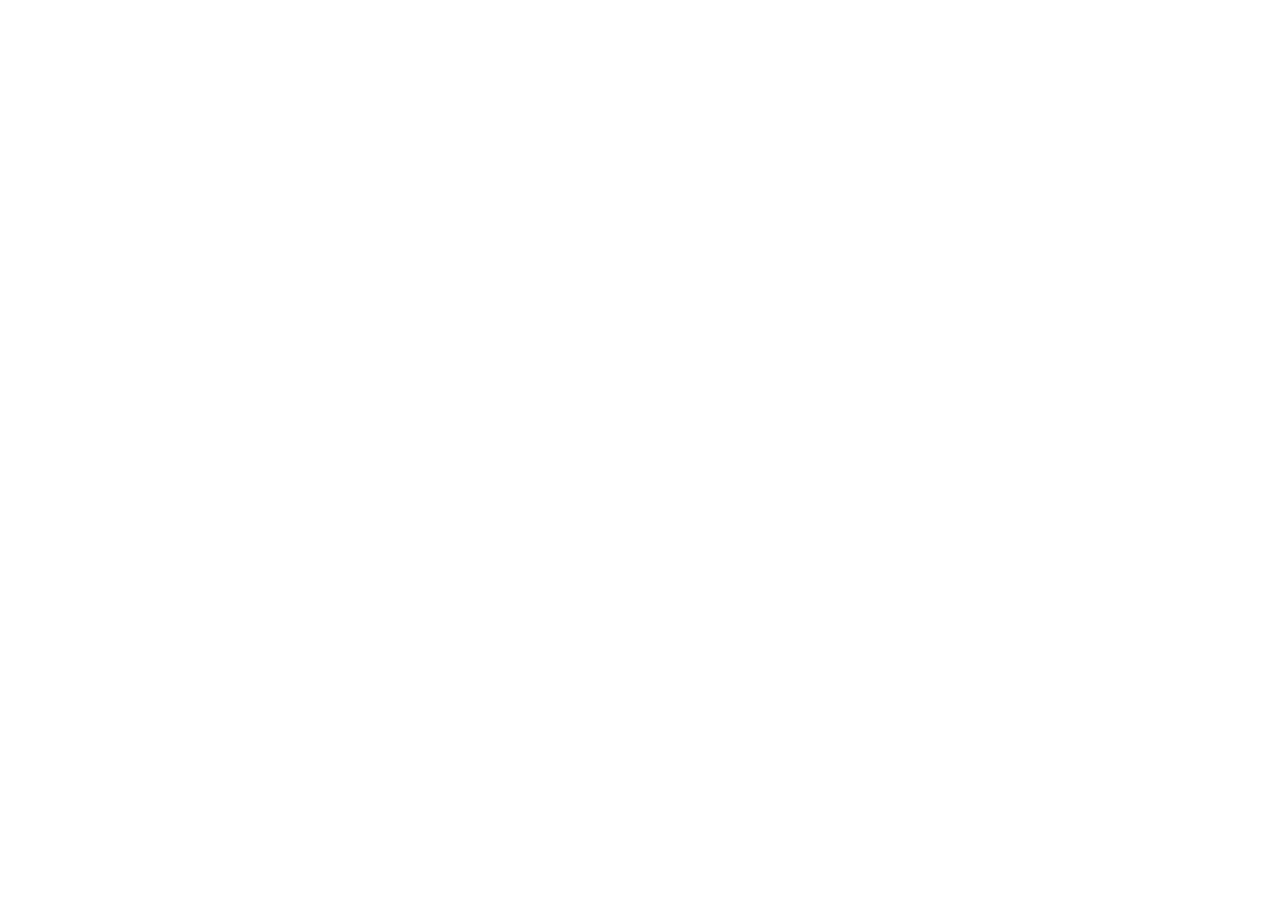
==== commit 1ee39c86: "Catequesis: trasladada a catequesis.sansebastianmartir.es Las páginas antiguas redirigen a la web nu" ====
--- a/catequesis-parroquia.html
+++ b/catequesis-parroquia.html
@@ -2,677 +2,13 @@
 <html lang="es">
 <head>
 <meta charset="UTF-8">
-<meta name="viewport" content="width=device-width, initial-scale=1, viewport-fit=cover">
-<meta name="theme-color" content="#171310">
-<title>Catequesis · Parroquia</title>
-<style>
-  :root {
-    --bg: #171310; --card: #201D18; --accent: #CD8B75; --btn2: #292420;
-    --tx: #F0E8DC; --tx2: #AA9D8F; --bd: #37312B; --accent2: #D88972;
-    --danger: #E5806F; --ok: #9DB58A; --barh: 64px;
-    color-scheme: dark;
-  }
-  * { box-sizing: border-box; }
-  html, body { margin: 0; padding: 0; }
-  body { font-family: system-ui, -apple-system, "Segoe UI", Roboto, sans-serif; background: var(--bg); color: var(--tx); -webkit-text-size-adjust: 100%; line-height: 1.45; }
-  .hidden { display: none !important; }
-  button, input, textarea, select { font: inherit; color: inherit; }
-
-  /* ---------- Barra superior ---------- */
-  #bar { position: sticky; top: 0; z-index: 30; min-height: var(--barh); display: flex; align-items: center; gap: 10px; padding: 8px 12px; background: var(--bg); border-bottom: 1px solid var(--bd); }
-  #bar h1 { margin: 0; font-size: 1.2rem; color: var(--accent2); font-weight: 650; white-space: nowrap; overflow: hidden; text-overflow: ellipsis; }
-  #bar .sp { flex: 1; }
-  .tabs { display: flex; border: 1px solid var(--bd); border-radius: 10px; overflow: hidden; flex: none; }
-  .tabs button { border: 0; background: var(--btn2); padding: 0 14px; height: 38px; cursor: pointer; }
-  .tabs button[aria-pressed="true"] { background: var(--accent); color: var(--bg); font-weight: 600; }
-  #sync { flex: none; display: flex; align-items: center; gap: 6px; font-size: .8rem; color: var(--tx2); max-width: 30vw; }
-  #sync .dot { flex: none; width: 8px; height: 8px; border-radius: 50%; background: var(--tx2); }
-  #sync.ok .dot { background: var(--ok); }
-  #sync.busy .dot { background: var(--accent); animation: lat 1s ease-in-out infinite; }
-  #sync.err .dot { background: var(--danger); }
-  #sync span { overflow: hidden; text-overflow: ellipsis; white-space: nowrap; }
-  @keyframes lat { 50% { opacity: .3; } }
-  .ibtn { flex: none; width: 40px; height: 40px; border-radius: 10px; border: 1px solid var(--bd); background: var(--btn2); font-size: 1.1rem; cursor: pointer; display: grid; place-items: center; }
-
-  .btn { display: inline-flex; align-items: center; justify-content: center; gap: 6px; height: 40px; padding: 0 14px; border-radius: 10px; border: 1px solid var(--bd); background: var(--btn2); font-size: .93rem; cursor: pointer; white-space: nowrap; }
-  .btn.primary { background: var(--accent); border-color: var(--accent); color: var(--bg); font-weight: 600; }
-  .btn.danger { color: var(--danger); border-color: rgba(229,128,111,.45); }
-  .btn:disabled { opacity: .4; cursor: default; }
-
-  /* ---------- Lista ---------- */
-  #lista { max-width: 1300px; margin: 0 auto; padding: 16px 16px 48px; }
-  .tools { display: flex; gap: 8px; flex-wrap: wrap; margin-bottom: 10px; align-items: center; }
-  .tools input, .tools select { height: 40px; padding: 0 10px; border-radius: 10px; border: 1px solid var(--bd); background: var(--card); min-width: 0; }
-  .tools input[type=search] { flex: 1 1 260px; }
-  .tools label.f { display: flex; align-items: center; gap: 6px; font-size: .85rem; color: var(--tx2); }
-  #cuenta { color: var(--tx2); font-size: .9rem; margin: 4px 2px 10px; }
-  .tabla { width: 100%; border-collapse: collapse; font-size: .93rem; }
-  .tabla th { text-align: left; font-weight: 600; color: var(--tx2); font-size: .8rem; text-transform: uppercase; letter-spacing: .03em; padding: 8px; border-bottom: 1px solid var(--bd); cursor: pointer; user-select: none; white-space: nowrap; position: sticky; top: var(--barh); background: var(--bg); }
-  .tabla th[aria-sort="ascending"]::after { content: " ▲"; color: var(--accent); }
-  .tabla th[aria-sort="descending"]::after { content: " ▼"; color: var(--accent); }
-  .tabla td { padding: 9px 8px; border-bottom: 1px solid var(--bd); vertical-align: top; }
-  .tabla tbody tr { cursor: pointer; }
-  .tabla tbody tr:hover { background: var(--card); }
-  .tabla .c-pasaje { white-space: nowrap; }
-  .tabla .num { text-align: right; width: 3.5em; color: var(--accent2); font-weight: 600; }
-  .tabla .tit { font-weight: 600; }
-  .tabla .sub { color: var(--tx2); font-size: .83rem; margin-top: 2px; display: -webkit-box; -webkit-line-clamp: 2; -webkit-box-orient: vertical; overflow: hidden; }
-  .chip { display: inline-block; padding: 1px 8px; border-radius: 99px; background: var(--btn2); border: 1px solid var(--bd); font-size: .78rem; white-space: nowrap; }
-  .estado { display: flex; gap: 3px; }
-  .estado i { width: 9px; height: 9px; border-radius: 50%; background: var(--bd); display: inline-block; }
-  .estado i.si { background: var(--ok); }
-  mark { background: rgba(205,139,117,.35); color: inherit; border-radius: 3px; }
-  .vacio { padding: 40px; text-align: center; color: var(--tx2); }
-  @media (max-width: 760px) { .tabla .c-serie, .tabla .c-pasaje, .tabla .c-est { display: none; } }
-
-  /* ---------- Ficha (como el FileMaker) ---------- */
-  #ficha { max-width: 1300px; margin: 0 auto; padding: 14px 16px 48px; }
-  .nav { display: flex; gap: 8px; flex-wrap: wrap; align-items: center; margin-bottom: 12px; }
-  .nav .pos { color: var(--tx2); font-size: .9rem; padding: 0 6px; }
-  .nav .sp { flex: 1; }
-  .cab { background: linear-gradient(180deg, rgba(205,139,117,.22), rgba(205,139,117,.08)); border: 1px solid var(--bd); border-radius: 14px; padding: 12px 16px; margin-bottom: 14px; display: grid; grid-template-columns: 1fr auto; gap: 6px 16px; }
-  .cab input { background: transparent; border: 1px dashed transparent; border-radius: 8px; padding: 2px 6px; width: 100%; }
-  .cab input:hover, .cab input:focus { border-color: var(--bd); outline: none; background: rgba(0,0,0,.12); }
-  #f-serie { font-size: clamp(1.2rem, 2.6vw, 1.9rem); font-weight: 800; text-transform: uppercase; letter-spacing: .01em; }
-  .cab .linea { display: flex; gap: 6px; align-items: baseline; padding-left: 26px; }
-  #f-sesion { width: 3.2em; font-size: clamp(1.1rem, 2.2vw, 1.6rem); font-weight: 700; color: var(--accent2); text-align: right; }
-  #f-titulo { font-size: clamp(1.1rem, 2.2vw, 1.6rem); font-weight: 700; color: var(--accent2); }
-  .cab .meta { grid-row: 1 / span 2; grid-column: 2; display: flex; flex-direction: column; gap: 6px; justify-content: center; min-width: 190px; }
-  .cab .meta label { display: grid; grid-template-columns: 4.5em 1fr; align-items: center; font-size: .78rem; color: var(--tx2); text-transform: uppercase; letter-spacing: .04em; }
-  .cab .meta input { border: 1px solid var(--bd); background: var(--card); height: 36px; font-size: .95rem; color: var(--tx); text-transform: none; }
-  .cols { display: grid; grid-template-columns: 1fr 1fr; gap: 14px; align-items: start; }
-  .izq { display: grid; gap: 12px; }
-  .dos { display: grid; grid-template-columns: 1fr 2.2fr; gap: 12px; }
-  fieldset { margin: 0; border: 1px solid var(--bd); border-radius: 12px; padding: 6px 12px 12px; background: var(--card); box-shadow: 0 2px 6px rgba(0,0,0,.25); min-width: 0; }
-  legend { font-size: .78rem; font-weight: 600; text-transform: uppercase; letter-spacing: .05em; color: var(--tx2); padding: 0 6px; }
-  fieldset textarea, fieldset input { width: 100%; display: block; border: 1px solid var(--bd); border-radius: 8px; background: var(--bg); padding: 8px 10px; resize: none; overflow: hidden; line-height: 1.4; }
-  fieldset textarea + textarea, fieldset input + input { margin-top: 8px; }
-  fieldset textarea:focus, fieldset input:focus, .cab .meta input:focus { outline: 2px solid var(--accent); outline-offset: -1px; }
-  #fs-texto { position: sticky; top: calc(var(--barh) + 10px); }
-  #f-texto { min-height: 70vh; max-height: calc(100vh - var(--barh) - 70px); overflow: auto; resize: vertical; font-size: 1rem; line-height: 1.55; }
-  @media (max-width: 900px) {
-    .cols { grid-template-columns: 1fr; }
-    #fs-texto { position: static; }
-    #f-texto { min-height: 40vh; max-height: none; }
-    .cab { grid-template-columns: 1fr; }
-    .cab .meta { grid-row: auto; grid-column: auto; flex-direction: row; flex-wrap: wrap; }
-    .cab .linea { padding-left: 0; }
-  }
-  @media (max-width: 520px) {
-    .dos { grid-template-columns: 1fr; }
-    #f-serie { font-size: 1rem; }
-    .cab .meta label { grid-template-columns: 4.5em 1fr; width: 100%; }
-  }
-  @media (max-width: 640px) {
-    #bar { gap: 6px; padding: 8px; }
-    #sync span { display: none; }
-    .tabs button { padding: 0 10px; }
-    .ibtn { width: 36px; height: 36px; }
-  }
-
-  /* ---------- Diálogo de ajustes ---------- */
-  dialog { border: 1px solid var(--bd); border-radius: 14px; background: var(--card); color: var(--tx); width: min(520px, 94vw); padding: 18px; }
-  dialog::backdrop { background: rgba(0,0,0,.55); }
-  dialog h2 { margin: 0 0 10px; font-size: 1.1rem; color: var(--accent2); }
-  .fld { display: grid; gap: 4px; margin-bottom: 10px; }
-  .fld label { font-size: .8rem; color: var(--tx2); }
-  .fld input { height: 40px; padding: 0 10px; border-radius: 10px; border: 1px solid var(--bd); background: var(--bg); }
-  .nota { font-size: .84rem; color: var(--tx2); margin: 0 0 12px; }
-  .acciones { display: flex; gap: 8px; flex-wrap: wrap; justify-content: flex-end; margin-top: 8px; }
-  .acciones .izqb { margin-right: auto; }
-  .msg { font-size: .85rem; min-height: 1.2em; color: var(--tx2); }
-  .msg.err { color: var(--danger); } .msg.ok { color: var(--ok); }
-  #toast { position: fixed; left: 50%; bottom: 24px; transform: translateX(-50%); background: var(--accent); color: var(--bg); padding: 10px 16px; border-radius: 10px; font-weight: 600; z-index: 99; opacity: 0; transition: opacity .2s; pointer-events: none; }
-  #toast.on { opacity: 1; }
-
-  /* ---------- Impresión de la ficha ---------- */
-  @media print {
-    :root { --bg: #fff; --card: #fff; --tx: #000; --tx2: #444; --bd: #999; --accent2: #000; }
-    #bar, .nav, #lista, #f-texto-tools { display: none !important; }
-    #ficha { padding: 0; max-width: none; }
-    fieldset { box-shadow: none; break-inside: avoid; }
-    #fs-texto { position: static; }
-    #f-texto { min-height: 0; max-height: none; overflow: visible; }
-    .cab { background: #eef5fa; }
-    textarea, input { border-color: #bbb !important; }
-  }
-</style>
-<style>
-  html[data-tema="claro"] {
-    color-scheme: light;
-    --bg: #F6F0E7; --card: #FFFBF5; --btn2: #EFE6DA; --tx: #2A241D; --tx2: #7A6E60;
-    --bd: #DDD2C3; --accent: #B5604A; --accent2: #A4533F; --danger: #B5483A; --ok: #4F7A3A;
-  }
-  html[data-tema="claro"] .tabs button[aria-pressed="true"], html[data-tema="claro"] .btn.primary, html[data-tema="claro"] #toast { color: #fff; }
-  html[data-tema="claro"] fieldset { box-shadow: 0 1px 4px rgba(42,36,29,.12); }
-  html[data-tema="claro"] dialog::backdrop { background: rgba(42,36,29,.45); }
-</style>
-<script>
-  /* Modo día / noche: se recuerda en este navegador; por defecto, el del sistema */
-  (function () {
-    var t = null; try { t = localStorage.getItem("catequesis-tema"); } catch (e) {}
-    if (t !== "claro" && t !== "oscuro") t = matchMedia("(prefers-color-scheme: light)").matches ? "claro" : "oscuro";
-    document.documentElement.setAttribute("data-tema", t);
-  })();
-</script>
+<meta name="viewport" content="width=device-width, initial-scale=1">
+<title>Catequesis · se ha trasladado</title>
+<meta name="robots" content="noindex">
+<script>location.replace("https://catequesis.sansebastianmartir.es/catequesis-parroquia.html" + location.search + location.hash);</script>
+<meta http-equiv="refresh" content="0; url=https://catequesis.sansebastianmartir.es/catequesis-parroquia.html">
 </head>
-<body>
-
-<header id="bar">
-  <h1>Catequesis</h1>
-  <div class="tabs" role="group" aria-label="Vista">
-    <button id="tabLista" aria-pressed="true">Lista</button>
-    <button id="tabFicha" aria-pressed="false">Ficha</button>
-  </div>
-  <div class="sp"></div>
-  <div id="sync"><i class="dot"></i><span>Cargando…</span></div>
-  <button class="ibtn" id="temaBtn" title="Modo día / noche" aria-label="Modo día / noche">◐</button>
-  <button class="ibtn" id="cfgBtn" title="Ajustes y copias" aria-label="Ajustes y copias">⚙︎</button>
-</header>
-
-<!-- ===================== LISTA ===================== -->
-<main id="lista">
-  <div class="tools">
-    <input type="search" id="buscar" placeholder="Buscar en todo: título, pasaje, texto, dinámica, preguntas…" autocomplete="off">
-    <select id="fNivel" aria-label="Nivel"></select>
-    <select id="fSerie" aria-label="Serie"></select>
-    <select id="fEstado" aria-label="Estado">
-      <option value="">Cualquier estado</option>
-      <option value="completa">Completas</option>
-      <option value="incompleta">Incompletas</option>
-      <option value="sintexto">Sin texto bíblico</option>
-      <option value="conFecha">Con fecha</option>
-      <option value="sinFecha">Sin fecha</option>
-    </select>
-    <label class="f">Desde <input type="date" id="fDesde"></label>
-    <label class="f">Hasta <input type="date" id="fHasta"></label>
-    <button class="btn" id="limpiar">Limpiar</button>
-    <button class="btn primary" id="nuevoL">＋ Nueva sesión</button>
-  </div>
-  <div id="cuenta"></div>
-  <table class="tabla">
-    <thead><tr>
-      <th data-k="nivel">Nivel</th>
-      <th data-k="serie" class="c-serie">Serie</th>
-      <th data-k="sesion" class="num">Nº</th>
-      <th data-k="titulo">Título</th>
-      <th data-k="pasaje" class="c-pasaje">Pasaje</th>
-      <th data-k="fecha">Fecha</th>
-      <th data-k="completo" class="c-est" title="Descripción · Objetivo · Texto · Preguntas · Oración">Estado</th>
-    </tr></thead>
-    <tbody id="filas"></tbody>
-  </table>
-  <div id="sinRes" class="vacio hidden">No hay sesiones que coincidan con la búsqueda.</div>
-</main>
-
-<!-- ===================== FICHA ===================== -->
-<main id="ficha" class="hidden">
-  <div class="nav">
-    <button class="btn" id="primero" title="Primera">⏮</button>
-    <button class="btn" id="anterior" title="Anterior">◀</button>
-    <span class="pos" id="pos"></span>
-    <button class="btn" id="siguiente" title="Siguiente">▶</button>
-    <button class="btn" id="ultimo" title="Última">⏭</button>
-    <div class="sp"></div>
-    <button class="btn" id="nuevo">＋ Nueva</button>
-    <button class="btn" id="duplicar">Duplicar</button>
-    <button class="btn" id="imprimir">Imprimir</button>
-    <button class="btn danger" id="borrar">Borrar</button>
-  </div>
-
-  <div class="cab">
-    <input id="f-serie" data-f="serie" list="dlSeries" placeholder="SERIE" aria-label="Serie">
-    <div class="linea">
-      <input id="f-sesion" data-f="sesion" inputmode="numeric" placeholder="Nº" aria-label="Nº de sesión">
-      <input id="f-titulo" data-f="titulo" placeholder="Título de la sesión" aria-label="Título">
-    </div>
-    <div class="meta">
-      <label>Nivel <input id="f-nivel" data-f="nivel" list="dlNiveles" placeholder="Nivel"></label>
-      <label>Fecha <input id="f-fecha" data-f="fecha" type="date"></label>
-    </div>
-  </div>
-
-  <div class="cols">
-    <div class="izq">
-      <fieldset><legend>Descripción</legend><textarea data-f="descripcion" rows="3"></textarea></fieldset>
-      <div class="dos">
-        <fieldset><legend>Pasaje</legend><textarea data-f="pasaje" rows="2"></textarea></fieldset>
-        <fieldset><legend>Resumen</legend><textarea data-f="resumen" rows="2"></textarea></fieldset>
-      </div>
-      <fieldset><legend>Objetivo</legend><textarea data-f="objetivo" rows="2"></textarea></fieldset>
-      <fieldset><legend>Explicación</legend><textarea data-f="explicacion" rows="2"></textarea></fieldset>
-      <fieldset><legend>Dinámica</legend><textarea data-f="dinamica" rows="2"></textarea></fieldset>
-      <fieldset><legend>Preguntas</legend>
-        <textarea data-f="pregunta1" rows="1" placeholder="1."></textarea>
-        <textarea data-f="pregunta2" rows="1" placeholder="2."></textarea>
-        <textarea data-f="pregunta3" rows="1" placeholder="3."></textarea>
-      </fieldset>
-      <fieldset><legend>Oración</legend>
-        <textarea data-f="oracion1" rows="1"></textarea>
-        <textarea data-f="oracion2" rows="1"></textarea>
-      </fieldset>
-    </div>
-    <fieldset id="fs-texto"><legend>Texto</legend><textarea id="f-texto" data-f="texto" placeholder="Texto bíblico de la sesión"></textarea></fieldset>
-  </div>
-</main>
-
-<datalist id="dlSeries"></datalist>
-<datalist id="dlNiveles"></datalist>
-
-<!-- ===================== AJUSTES ===================== -->
-<dialog id="cfg">
-  <h2>Guardar en GitHub</h2>
-  <p class="nota">Las sesiones se guardan en un archivo JSON del repositorio. Sin token, la página muestra los datos publicados y lo que edites se queda solo en este navegador. Con un token <i>fine-grained</i> con permiso <i>Contents: Read and write</i> sobre ese repositorio, los cambios se suben solos. El token se queda solo en este navegador.</p>
-  <div class="fld"><label for="cOwner">Usuario</label><input id="cOwner" autocapitalize="off" spellcheck="false"></div>
-  <div class="fld"><label for="cRepo">Repositorio</label><input id="cRepo" autocapitalize="off" spellcheck="false"></div>
-  <div class="fld"><label for="cPath">Archivo</label><input id="cPath" autocapitalize="off" spellcheck="false"></div>
-  <div class="fld"><label for="cToken">Token</label><input id="cToken" type="password" autocomplete="off" autocapitalize="off" spellcheck="false" placeholder="github_pat_…"></div>
-  <div class="msg" id="cMsg"></div>
-  <div class="acciones">
-    <button class="btn danger izqb" id="cOlvidar">Olvidar token</button>
-    <button class="btn" id="cCerrar">Cerrar</button>
-    <button class="btn primary" id="cGuardar">Guardar y sincronizar</button>
-  </div>
-  <h2 style="margin-top:18px">Copias</h2>
-  <div class="acciones" style="justify-content:flex-start">
-    <button class="btn" id="expJSON">Descargar JSON</button>
-    <button class="btn" id="expCSV">Descargar CSV (lista filtrada)</button>
-    <label class="btn">Importar JSON<input type="file" id="impJSON" accept=".json,application/json" hidden></label>
-  </div>
-</dialog>
-
-<script>
-(() => {
-  "use strict";
-  const $ = id => document.getElementById(id);
-  const esc = s => String(s ?? "").replace(/[&<>"']/g, c => ({ "&": "&amp;", "<": "&lt;", ">": "&gt;", '"': "&quot;", "'": "&#39;" }[c]));
-  const store = {
-    get(k, def) { try { const v = localStorage.getItem(k); return v == null ? def : JSON.parse(v); } catch (_) { return def; } },
-    set(k, v) { try { localStorage.setItem(k, JSON.stringify(v)); return true; } catch (_) { return false; } },
-    del(k) { try { localStorage.removeItem(k); } catch (_) {} }
-  };
-  let toastT = null;
-  function toast(m) {
-    let el = $("toast");
-    if (!el) { el = document.createElement("div"); el.id = "toast"; el.setAttribute("role", "status"); document.body.appendChild(el); }
-    el.textContent = m; el.classList.add("on"); clearTimeout(toastT); toastT = setTimeout(() => el.classList.remove("on"), 2200);
-  }
-
-  /* ---------- Datos ----------
-     Archivo: { version, registros: [ {id, nivel, serie, sesion, titulo, descripcion, pasaje, resumen,
-     objetivo, explicacion, dinamica, pregunta1, texto, pregunta2, pregunta3, oracion1, oracion2, fecha, mod} ], borrados: {id: ms} } */
-  const CAMPOS = ["nivel", "serie", "sesion", "titulo", "descripcion", "pasaje", "resumen", "objetivo",
-                  "pregunta1", "texto", "pregunta2", "pregunta3", "oracion1", "oracion2", "fecha", "explicacion", "dinamica"];
-  const KEY_DB = "catequesis-db", KEY_CFG = "catequesis-cfg", KEY_UI = "catequesis-ui";
-  const vacio = () => ({ version: 1, registros: [], borrados: {} });
-  function limpiar(d) {
-    const out = vacio();
-    if (!d || typeof d !== "object") return out;
-    const regs = Array.isArray(d) ? d : (d.registros || []);
-    for (const r of regs) {
-      if (!r || r.id == null) continue;
-      const x = { id: String(r.id), mod: +r.mod || 0 };
-      for (const c of CAMPOS) x[c] = r[c] == null ? "" : String(r[c]);
-      out.registros.push(x);
-    }
-    if (d.borrados && typeof d.borrados === "object") for (const k in d.borrados) out.borrados[k] = +d.borrados[k] || 0;
-    return out;
-  }
-  // Une dos copias: por cada sesión gana la modificada más tarde; los borrados se respetan.
-  function unir(a, b) {
-    const m = new Map(), bor = Object.assign({}, a.borrados);
-    for (const k in b.borrados) bor[k] = Math.max(bor[k] || 0, b.borrados[k]);
-    for (const r of a.registros.concat(b.registros)) { const p = m.get(r.id); if (!p || r.mod > p.mod) m.set(r.id, r); }
-    const regs = [...m.values()].filter(r => !(bor[r.id] && bor[r.id] >= r.mod));
-    return { version: 1, registros: regs, borrados: bor };
-  }
-  const firma = d => JSON.stringify(d.registros.slice().sort((x, y) => x.id < y.id ? -1 : 1).map(r => [r.id, r.mod])) + JSON.stringify(Object.keys(d.borrados).sort());
-
-  let db = limpiar(store.get(KEY_DB, null));
-  const guardarLocal = () => store.set(KEY_DB, db);
-  const porId = id => db.registros.find(r => r.id === id);
-
-  /* ---------- GitHub ---------- */
-  const defCfg = { owner: "javierscervera-rgb", repo: "Cancionero", path: "catequesis-parroquia.json", token: "" };
-  let cfg = Object.assign({}, defCfg, store.get(KEY_CFG, {}));
-  const configurado = () => !!(cfg.owner && cfg.repo && cfg.path && cfg.token);
-  const syncEl = $("sync");
-  function estado(clase, texto, titulo) { syncEl.className = clase; syncEl.querySelector("span").textContent = texto; syncEl.title = titulo || texto; }
-  const bytesB64 = b => { let r = ""; for (let i = 0; i < b.length; i += 0x8000) r += String.fromCharCode.apply(null, b.subarray(i, i + 0x8000)); return btoa(r); };
-  const b64enc = s => bytesB64(new TextEncoder().encode(s));
-  const b64dec = s => new TextDecoder().decode(Uint8Array.from(atob(s.replace(/\s/g, "")), c => c.charCodeAt(0)));
-  const apiURL = () => "https://api.github.com/repos/" + encodeURIComponent(cfg.owner) + "/" + encodeURIComponent(cfg.repo) +
-    "/contents/" + cfg.path.split("/").filter(Boolean).map(encodeURIComponent).join("/");
-  async function gh(method, body, accept) {
-    const r = await fetch(apiURL(), { method, cache: "no-store",
-      headers: { "Authorization": "Bearer " + cfg.token, "Accept": accept || "application/vnd.github+json", "X-GitHub-Api-Version": "2022-11-28",
-                 ...(body ? { "Content-Type": "application/json" } : {}) },
-      body: body ? JSON.stringify(body) : undefined });
-    if (!r.ok) { const e = new Error("http " + r.status); e.status = r.status; throw e; }
-    return r;
-  }
-  async function bajar() {
-    try {
-      const j = await (await gh("GET")).json();
-      let txt = j.content ? b64dec(j.content) : "";
-      if (!txt && j.size > 0) txt = await (await gh("GET", null, "application/vnd.github.raw")).text();
-      return { data: txt ? limpiar(JSON.parse(txt)) : vacio(), sha: j.sha };
-    } catch (e) { if (e.status === 404) return { data: null, sha: null }; throw e; }
-  }
-  async function subir(data, sha) {
-    const body = { message: "Catequesis: " + new Date().toISOString(), content: b64enc(JSON.stringify(data, null, 1)) };
-    if (sha) body.sha = sha;
-    await gh("PUT", body);
-  }
-  // Sin token: lee el archivo publicado junto a esta página (solo lectura).
-  async function bajarPublico() {
-    try {
-      const r = await fetch(cfg.path.split("/").pop() + "?t=" + Date.now(), { cache: "no-store" });
-      if (!r.ok) return null;
-      return limpiar(await r.json());
-    } catch (_) { return null; }
-  }
-  function explicar(e) {
-    if (!navigator.onLine) return "Sin conexión: guardado en este dispositivo";
-    if (e.status === 401) return "Token no válido o caducado";
-    if (e.status === 403) return "El token no tiene permiso de escritura";
-    if (e.status === 404) return "No se encuentra el repositorio";
-    return "No se pudo sincronizar (" + (e.status || "red") + ")";
-  }
-  let sincronizando = false, otraVez = false;
-  async function sync() {
-    if (sincronizando) { otraVez = true; return; }
-    sincronizando = true;
-    try {
-      if (!configurado()) {
-        const pub = await bajarPublico();
-        if (pub) { db = unir(db, pub); guardarLocal(); render(); }
-        const loc = pendientes();
-        estado(loc ? "err" : "", loc ? "Solo en este dispositivo" : "Solo lectura",
-          loc ? "Hay cambios sin subir: configura el token en ⚙︎" : "Para guardar cambios en GitHub, configura el token en ⚙︎");
-        return;
-      }
-      estado("busy", "Sincronizando…");
-      for (let intento = 0; intento < 3; intento++) {
-        const { data, sha } = await bajar();
-        const unido = data ? unir(db, data) : db;
-        db = unido; guardarLocal();
-        if (!data || firma(unido) !== firma(data)) {
-          try { await subir(unido, sha); }
-          catch (e) { if (e.status === 409 || e.status === 422) continue; throw e; }
-        }
-        store.set(KEY_DB + "-subido", firma(db));
-        render();
-        estado("ok", "Guardado en GitHub", "Sincronizado " + new Date().toLocaleTimeString());
-        return;
-      }
-      throw Object.assign(new Error("conflicto"), { status: 409 });
-    } catch (e) {
-      estado("err", explicar(e));
-    } finally {
-      sincronizando = false;
-      if (otraVez) { otraVez = false; sync(); }
-    }
-  }
-  const pendientes = () => db.registros.some(r => r.mod > 0) && store.get(KEY_DB + "-subido", "") !== firma(db);
-  let subirT = null;
-  function cambio() { guardarLocal(); clearTimeout(subirT); subirT = setTimeout(sync, 1500); }
-
-  /* ---------- Utilidades de lista ---------- */
-  const norm = s => String(s || "").normalize("NFD").replace(/[̀-ͯ]/g, "").toLowerCase();
-  // Orden de las series: «1. EL CREDO…» o «Bloque IV: …» (números romanos)
-  const ROM = { I: 1, V: 5, X: 10, L: 50 };
-  const romano = t => [...t].reduce((n, c, i, a) => n + (ROM[c] < (ROM[a[i + 1]] || 0) ? -ROM[c] : ROM[c]), 0);
-  const numSerie = s => { s = s || ""; let m = /^\s*(\d+)/.exec(s); if (m) return +m[1]; m = /^\s*\S+\s+([IVXL]+)\b/.exec(s); return m ? romano(m[1]) : 9999; };
-  const fechaES = f => { const m = /^(\d{4})-(\d{2})-(\d{2})$/.exec(f || ""); return m ? `${m[3]}/${m[2]}/${m[1]}` : ""; };
-  const PARTES = [["descripcion"], ["objetivo"], ["texto"], ["pregunta1", "pregunta2", "pregunta3"], ["oracion1", "oracion2"]];
-  const partes = r => PARTES.map(g => g.some(c => (r[c] || "").trim()));
-  const completo = r => partes(r).filter(Boolean).length;
-  function comparar(k) {
-    const base = (a, b) => numSerie(a.serie) - numSerie(b.serie) || (parseInt(a.sesion) || 0) - (parseInt(b.sesion) || 0) || a.titulo.localeCompare(b.titulo, "es");
-    if (k === "sesion" || k === "serie") return base;
-    if (k === "completo") return (a, b) => completo(a) - completo(b) || base(a, b);
-    if (k === "fecha") return (a, b) => (a.fecha || "9999").localeCompare(b.fecha || "9999") || base(a, b);
-    return (a, b) => (a[k] || "").localeCompare(b[k] || "", "es", { sensitivity: "base" }) || base(a, b);
-  }
-
-  /* ---------- Estado de la interfaz ---------- */
-  const ui = Object.assign({ q: "", nivel: "", serie: "", estado: "", desde: "", hasta: "", orden: "serie", dir: 1 }, store.get(KEY_UI, {}));
-  let encontrados = [];   // como el «conjunto encontrado» de FileMaker: la ficha navega por él
-  let actual = null;
-
-  function filtrar() {
-    const palabras = norm(ui.q).split(/\s+/).filter(Boolean);
-    let res = db.registros.filter(r => {
-      if (ui.nivel && r.nivel !== ui.nivel) return false;
-      if (ui.serie && r.serie !== ui.serie) return false;
-      if (ui.desde && (!r.fecha || r.fecha < ui.desde)) return false;
-      if (ui.hasta && (!r.fecha || r.fecha > ui.hasta)) return false;
-      const n = completo(r);
-      if (ui.estado === "completa" && n < PARTES.length) return false;
-      if (ui.estado === "incompleta" && n === PARTES.length) return false;
-      if (ui.estado === "sintexto" && r.texto.trim()) return false;
-      if (ui.estado === "conFecha" && !r.fecha) return false;
-      if (ui.estado === "sinFecha" && r.fecha) return false;
-      if (palabras.length) {
-        const todo = norm(CAMPOS.map(c => c === "fecha" ? fechaES(r.fecha) : r[c]).join(" \u0001 "));
-        if (!palabras.every(p => todo.includes(p))) return false;
-      }
-      return true;
-    });
-    const cmp = comparar(ui.orden);
-    res.sort((a, b) => ui.dir * cmp(a, b));
-    return res;
-  }
-  // Resalta las palabras buscadas (sin tener en cuenta tildes)
-  function resaltar(txt) {
-    const palabras = norm(ui.q).split(/\s+/).filter(Boolean);
-    if (!palabras.length) return esc(txt);
-    const n = norm(txt); const marcas = new Array(txt.length).fill(false);
-    // norm() no cambia la longitud en textos latinos (las tildes se separan y se quitan carácter a carácter)
-    if (n.length !== txt.length) return esc(txt);
-    for (const p of palabras) { let i = 0; while ((i = n.indexOf(p, i)) >= 0) { for (let j = i; j < i + p.length; j++) marcas[j] = true; i += p.length; } }
-    let out = "", on = false;
-    for (let i = 0; i < txt.length; i++) {
-      if (marcas[i] !== on) { out += marcas[i] ? "<mark>" : "</mark>"; on = marcas[i]; }
-      out += esc(txt[i]);
-    }
-    return out + (on ? "</mark>" : "");
-  }
-  function fragmento(r) {
-    const palabras = norm(ui.q).split(/\s+/).filter(Boolean);
-    if (palabras.length) {
-      for (const c of ["titulo", "resumen", "pasaje", "descripcion", "objetivo", "explicacion", "dinamica", "pregunta1", "pregunta2", "pregunta3", "oracion1", "oracion2", "texto"]) {
-        const t = (r[c] || "").replace(/\s+/g, " "), n = norm(t);
-        const i = n.indexOf(palabras[0]);
-        if (i >= 0 && c !== "titulo") { const a = Math.max(0, i - 60); return (a ? "…" : "") + t.slice(a, i + 140); }
-        if (i >= 0) break;
-      }
-    }
-    return r.resumen || r.descripcion || "";
-  }
-
-  function opciones(sel, valores, todos, val) {
-    sel.innerHTML = `<option value="">${esc(todos)}</option>` + valores.map(v => `<option${v === val ? " selected" : ""}>${esc(v)}</option>`).join("");
-    if (val && !valores.includes(val)) sel.value = "";
-  }
-  function listas() {
-    const series = [...new Set(db.registros.filter(r => !ui.nivel || r.nivel === ui.nivel).map(r => r.serie).filter(Boolean))].sort((a, b) => numSerie(a) - numSerie(b) || a.localeCompare(b, "es"));
-    const niveles = [...new Set(db.registros.map(r => r.nivel).filter(Boolean))].sort((a, b) => a.localeCompare(b, "es"));
-    opciones($("fSerie"), series, "Todas las series", ui.serie);
-    opciones($("fNivel"), niveles, "Todos los niveles", ui.nivel);
-    $("dlSeries").innerHTML = series.map(s => `<option value="${esc(s)}">`).join("");
-    $("dlNiveles").innerHTML = [...new Set(niveles.concat(["Juniors"]))].map(s => `<option value="${esc(s)}">`).join("");
-  }
-
-  function renderLista() {
-    listas();
-    encontrados = filtrar();
-    const total = db.registros.length;
-    $("cuenta").textContent = encontrados.length === total ? `${total} sesiones` : `${encontrados.length} de ${total} sesiones`;
-    document.querySelectorAll(".tabla th").forEach(th => th.setAttribute("aria-sort", th.dataset.k === ui.orden ? (ui.dir > 0 ? "ascending" : "descending") : "none"));
-    const nombres = ["Descripción", "Objetivo", "Texto", "Preguntas", "Oración"];
-    $("filas").innerHTML = encontrados.map(r => {
-      const p = partes(r);
-      return `<tr data-id="${esc(r.id)}">
-        <td>${r.nivel ? `<span class="chip">${esc(r.nivel)}</span>` : ""}</td>
-        <td class="c-serie">${resaltar(r.serie.replace(/^\s*\d+\.\s*/, "").replace(/:.*$/, ""))}</td>
-        <td class="num">${esc(r.sesion)}</td>
-        <td><div class="tit">${resaltar(r.titulo || "(sin título)")}</div><div class="sub">${resaltar(fragmento(r))}</div></td>
-        <td class="c-pasaje">${resaltar(r.pasaje)}</td>
-        <td>${esc(fechaES(r.fecha))}</td>
-        <td class="c-est"><span class="estado" title="${p.map((v, i) => (v ? "✓ " : "✗ ") + nombres[i]).join("\n")}">${p.map(v => `<i class="${v ? "si" : ""}"></i>`).join("")}</span></td>
-      </tr>`;
-    }).join("");
-    $("sinRes").classList.toggle("hidden", encontrados.length > 0);
-  }
-
-  /* ---------- Ficha ---------- */
-  const campos = [...document.querySelectorAll("#ficha [data-f]")];
-  function crece(t) { if (t.tagName !== "TEXTAREA" || t.id === "f-texto" && matchMedia("(min-width: 901px)").matches) return; t.style.height = "auto"; t.style.height = t.scrollHeight + 2 + "px"; }
-  function renderFicha() {
-    if (!encontrados.length) encontrados = filtrar();
-    let r = actual && porId(actual);
-    if (!r) { r = encontrados[0] || db.registros[0]; actual = r ? r.id : null; }
-    const vacia = !r;
-    campos.forEach(el => { el.disabled = vacia; if (document.activeElement !== el) el.value = r ? r[el.dataset.f] || "" : ""; });
-    const i = r ? encontrados.findIndex(x => x.id === r.id) : -1;
-    $("pos").textContent = vacia ? "Sin sesiones" : i >= 0 ? `${i + 1} de ${encontrados.length}` + (encontrados.length < db.registros.length ? ` (filtradas de ${db.registros.length})` : "") : "Fuera del filtro";
-    $("primero").disabled = $("anterior").disabled = i <= 0;
-    $("siguiente").disabled = $("ultimo").disabled = i < 0 || i >= encontrados.length - 1;
-    ["duplicar", "imprimir", "borrar"].forEach(b => $(b).disabled = vacia);
-    requestAnimationFrame(() => campos.forEach(crece));
-    if (r) document.title = `${r.sesion ? r.sesion + ". " : ""}${r.titulo || "Sesión"} · Catequesis`;
-  }
-  campos.forEach(el => el.addEventListener("input", () => {
-    const r = porId(actual); if (!r) return;
-    r[el.dataset.f] = el.value; r.mod = Date.now();
-    crece(el); cambio();
-  }));
-  function ir(id) { actual = id; location.hash = "#ficha/" + encodeURIComponent(id); }
-  function mover(d) {
-    const i = encontrados.findIndex(x => x.id === actual);
-    const j = d === "first" ? 0 : d === "last" ? encontrados.length - 1 : i + d;
-    if (encontrados[j]) ir(encontrados[j].id);
-  }
-  $("primero").onclick = () => mover("first");
-  $("anterior").onclick = () => mover(-1);
-  $("siguiente").onclick = () => mover(1);
-  $("ultimo").onclick = () => mover("last");
-  const nuevoId = () => "s" + Date.now().toString(36) + Math.random().toString(36).slice(2, 6);
-  function nueva(base) {
-    const ref = base || porId(actual) || {};
-    const r = { id: nuevoId(), mod: Date.now() };
-    for (const c of CAMPOS) r[c] = base ? (base[c] || "") : "";
-    if (!base) {
-      r.nivel = ref.nivel || ui.nivel || "Juniors"; r.serie = ref.serie || ui.serie || "";
-      const misma = db.registros.filter(x => x.serie === r.serie).map(x => parseInt(x.sesion) || 0);
-      r.sesion = String((misma.length ? Math.max(...misma) : 0) + 1);
-    } else { r.titulo = (base.titulo || "") + " (copia)"; }
-    db.registros.push(r); cambio(); encontrados = filtrar();
-    if (!encontrados.some(x => x.id === r.id)) encontrados.push(r);
-    ir(r.id);
-    setTimeout(() => $(base ? "f-titulo" : "f-titulo").focus(), 50);
-  }
-  $("nuevo").onclick = () => nueva();
-  $("nuevoL").onclick = () => nueva();
-  $("duplicar").onclick = () => { const r = porId(actual); if (r) nueva(r); };
-  $("imprimir").onclick = () => window.print();
-  $("borrar").onclick = () => {
-    const r = porId(actual); if (!r) return;
-    if (!confirm(`¿Borrar la sesión «${r.sesion}. ${r.titulo || "sin título"}»? No se puede deshacer.`)) return;
-    const i = encontrados.findIndex(x => x.id === r.id);
-    db.registros = db.registros.filter(x => x.id !== r.id); db.borrados[r.id] = Date.now();
-    cambio(); encontrados = filtrar();
-    const sig = encontrados[Math.min(Math.max(i, 0), encontrados.length - 1)];
-    if (sig) ir(sig.id); else location.hash = "#lista";
-    toast("Sesión borrada");
-  };
-
-  /* ---------- Vistas ---------- */
-  function vista() {
-    const m = /^#ficha(?:\/(.+))?$/.exec(location.hash);
-    const enFicha = !!m;
-    if (m && m[1]) actual = decodeURIComponent(m[1]);
-    $("lista").classList.toggle("hidden", enFicha); $("ficha").classList.toggle("hidden", !enFicha);
-    $("tabLista").setAttribute("aria-pressed", !enFicha); $("tabFicha").setAttribute("aria-pressed", enFicha);
-    if (enFicha) renderFicha(); else { document.title = "Catequesis · Parroquia"; renderLista(); }
-  }
-  function render() { if ($("ficha").classList.contains("hidden")) renderLista(); else renderFicha(); }
-  window.addEventListener("hashchange", () => { vista(); window.scrollTo(0, 0); });
-  $("tabLista").onclick = () => { location.hash = "#lista"; };
-  $("tabFicha").onclick = () => { location.hash = "#ficha" + (actual ? "/" + encodeURIComponent(actual) : ""); };
-  $("filas").addEventListener("click", e => { const tr = e.target.closest("tr[data-id]"); if (tr) ir(tr.dataset.id); });
-  document.querySelectorAll(".tabla th").forEach(th => th.onclick = () => {
-    if (ui.orden === th.dataset.k) ui.dir = -ui.dir; else { ui.orden = th.dataset.k; ui.dir = 1; }
-    store.set(KEY_UI, ui); renderLista();
-  });
-  const filtros = { buscar: "q", fNivel: "nivel", fSerie: "serie", fEstado: "estado", fDesde: "desde", fHasta: "hasta" };
-  for (const [id, k] of Object.entries(filtros)) {
-    $(id).value = ui[k];
-    $(id).addEventListener("input", () => { ui[k] = $(id).value; store.set(KEY_UI, ui); renderLista(); });
-  }
-  $("limpiar").onclick = () => {
-    Object.assign(ui, { q: "", nivel: "", serie: "", estado: "", desde: "", hasta: "" });
-    for (const [id, k] of Object.entries(filtros)) $(id).value = ui[k];
-    store.set(KEY_UI, ui); renderLista(); $("buscar").focus();
-  };
-  document.addEventListener("keydown", e => {
-    if ($("ficha").classList.contains("hidden") || !(e.altKey || e.metaKey)) return;
-    if (e.key === "ArrowLeft") { e.preventDefault(); mover(-1); }
-    if (e.key === "ArrowRight") { e.preventDefault(); mover(1); }
-  });
-  window.addEventListener("resize", () => campos.forEach(crece));
-
-  /* ---------- Ajustes ---------- */
-  const dlg = $("cfg"), cMsg = $("cMsg");
-  $("cfgBtn").onclick = () => {
-    $("cOwner").value = cfg.owner; $("cRepo").value = cfg.repo; $("cPath").value = cfg.path; $("cToken").value = cfg.token;
-    cMsg.className = "msg"; cMsg.textContent = configurado() ? "Configurado." : "Sin token: solo lectura."; dlg.showModal();
-  };
-  $("cCerrar").onclick = () => dlg.close();
-  $("cGuardar").onclick = async () => {
-    cfg = { owner: $("cOwner").value.trim(), repo: $("cRepo").value.trim(), path: $("cPath").value.trim().replace(/^\/+/, "") || defCfg.path, token: $("cToken").value.trim() };
-    store.set(KEY_CFG, cfg); cMsg.className = "msg"; cMsg.textContent = "Sincronizando…";
-    await sync();
-    const ok = syncEl.classList.contains("ok");
-    cMsg.className = "msg " + (ok ? "ok" : "err"); cMsg.textContent = syncEl.title;
-  };
-  $("cOlvidar").onclick = () => { cfg.token = ""; store.set(KEY_CFG, cfg); $("cToken").value = ""; cMsg.className = "msg"; cMsg.textContent = "Token borrado de este navegador."; sync(); };
-  function descargar(nombre, tipo, txt) {
-    const a = document.createElement("a"); a.href = URL.createObjectURL(new Blob([txt], { type: tipo })); a.download = nombre;
-    document.body.appendChild(a); a.click(); setTimeout(() => { URL.revokeObjectURL(a.href); a.remove(); }, 500);
-  }
-  const hoy = () => new Date().toISOString().slice(0, 10);
-  $("expJSON").onclick = () => descargar(`catequesis-${hoy()}.json`, "application/json", JSON.stringify(db, null, 1));
-  $("expCSV").onclick = () => {
-    const lista = filtrar(), q = v => '"' + String(v ?? "").replace(/"/g, '""') + '"';
-    const csv = [CAMPOS.map(q).join(";")].concat(lista.map(r => CAMPOS.map(c => q(r[c])).join(";"))).join("\r\n");
-    descargar(`catequesis-${hoy()}.csv`, "text/csv;charset=utf-8", "﻿" + csv);
-  };
-  $("impJSON").onchange = async e => {
-    const f = e.target.files[0]; if (!f) return;
-    try {
-      const d = limpiar(JSON.parse(await f.text()));
-      const ahora = Date.now(); d.registros.forEach(r => r.mod = Math.max(r.mod, ahora));
-      db = unir(db, d); cambio(); render(); toast(`Importadas ${d.registros.length} sesiones`);
-    } catch (_) { toast("El archivo no es un JSON válido"); }
-    e.target.value = "";
-  };
-  $("temaBtn").onclick = () => {
-    const t = document.documentElement.getAttribute("data-tema") === "claro" ? "oscuro" : "claro";
-    document.documentElement.setAttribute("data-tema", t);
-    const m = document.querySelector('meta[name="theme-color"]'); if (m) m.content = t === "claro" ? "#F6F0E7" : "#171310";
-    try { localStorage.setItem("catequesis-tema", t); } catch (_) {}
-  };
-
-  /* ---------- Arranque ---------- */
-  if (!location.hash) location.replace("#lista");
-  vista();
-  sync();
-  window.addEventListener("online", sync);
-  document.addEventListener("visibilitychange", () => { if (!document.hidden && !sincronizando) sync(); });
-})();
-</script>
+<body style="font-family:system-ui,sans-serif;padding:2rem">
+<p>La catequesis se ha trasladado a <a href="https://catequesis.sansebastianmartir.es/catequesis-parroquia.html">catequesis.sansebastianmartir.es</a>.</p>
 </body>
 </html>
